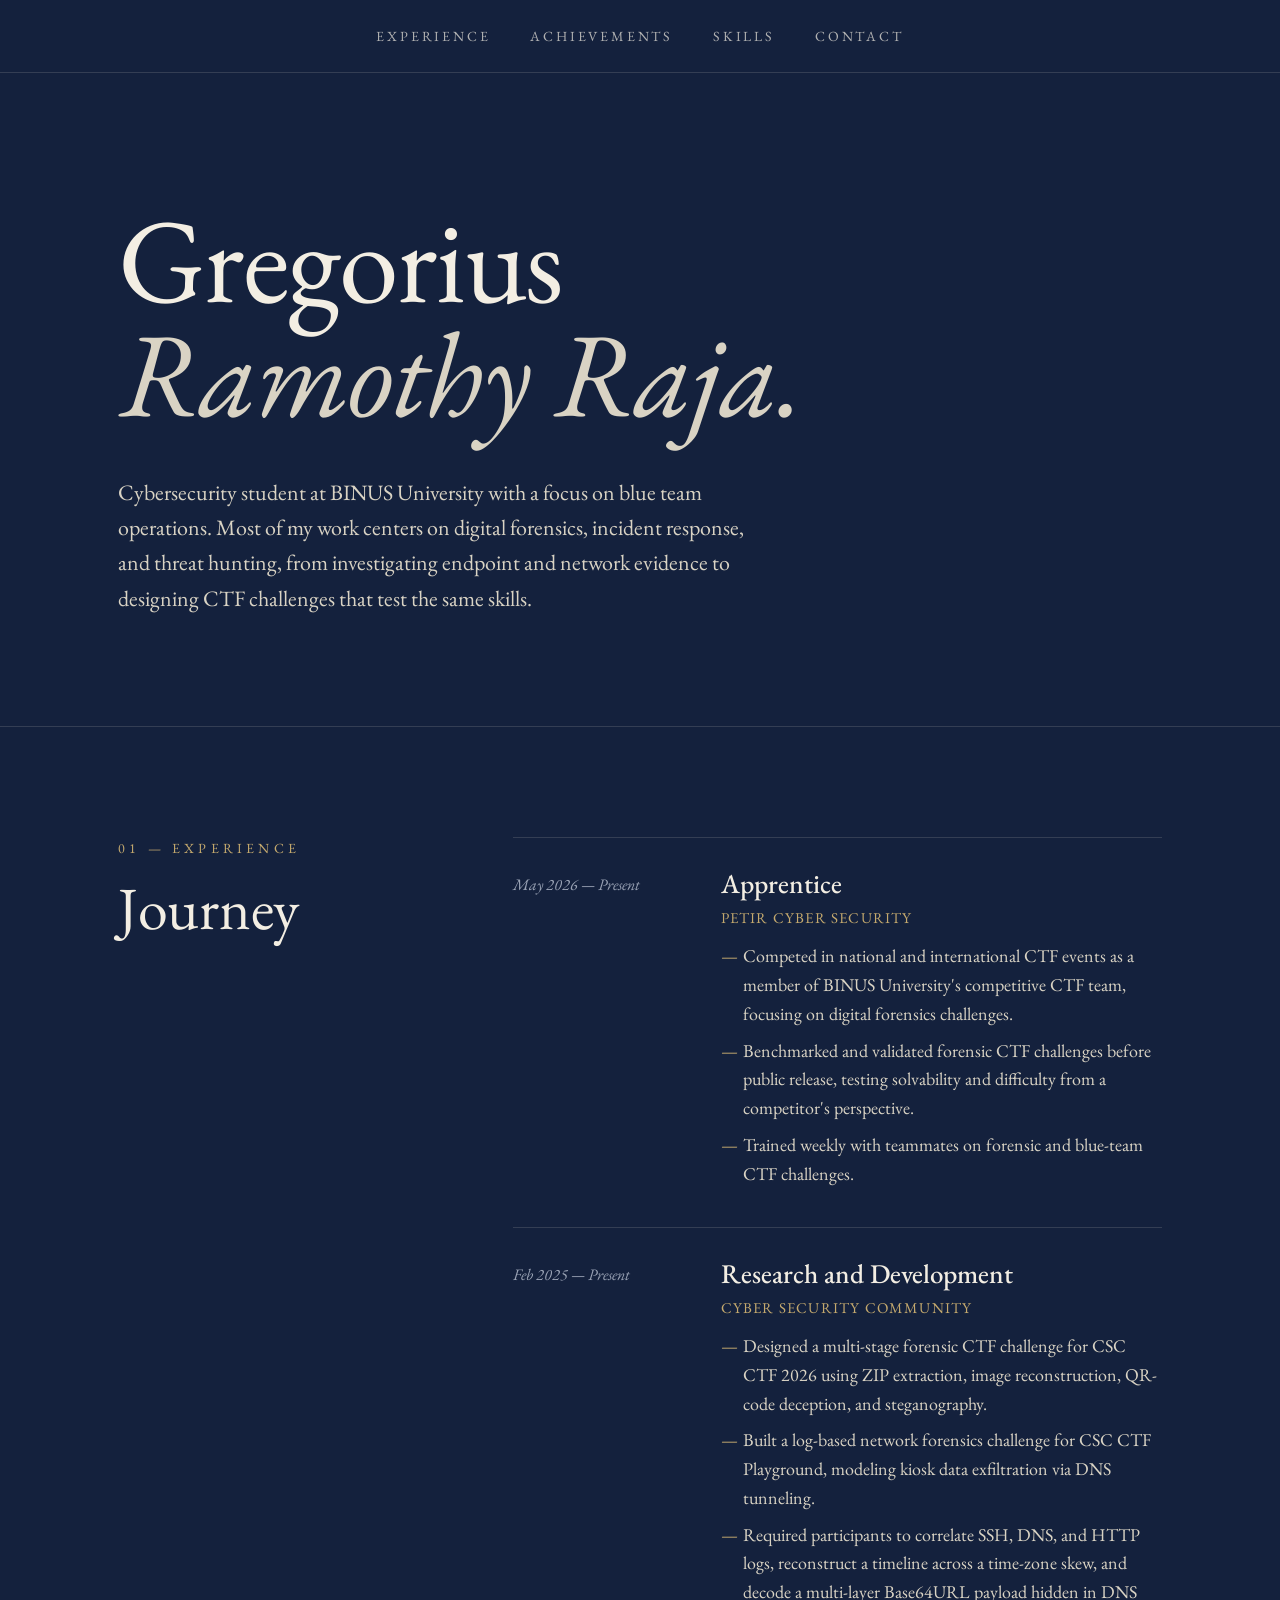
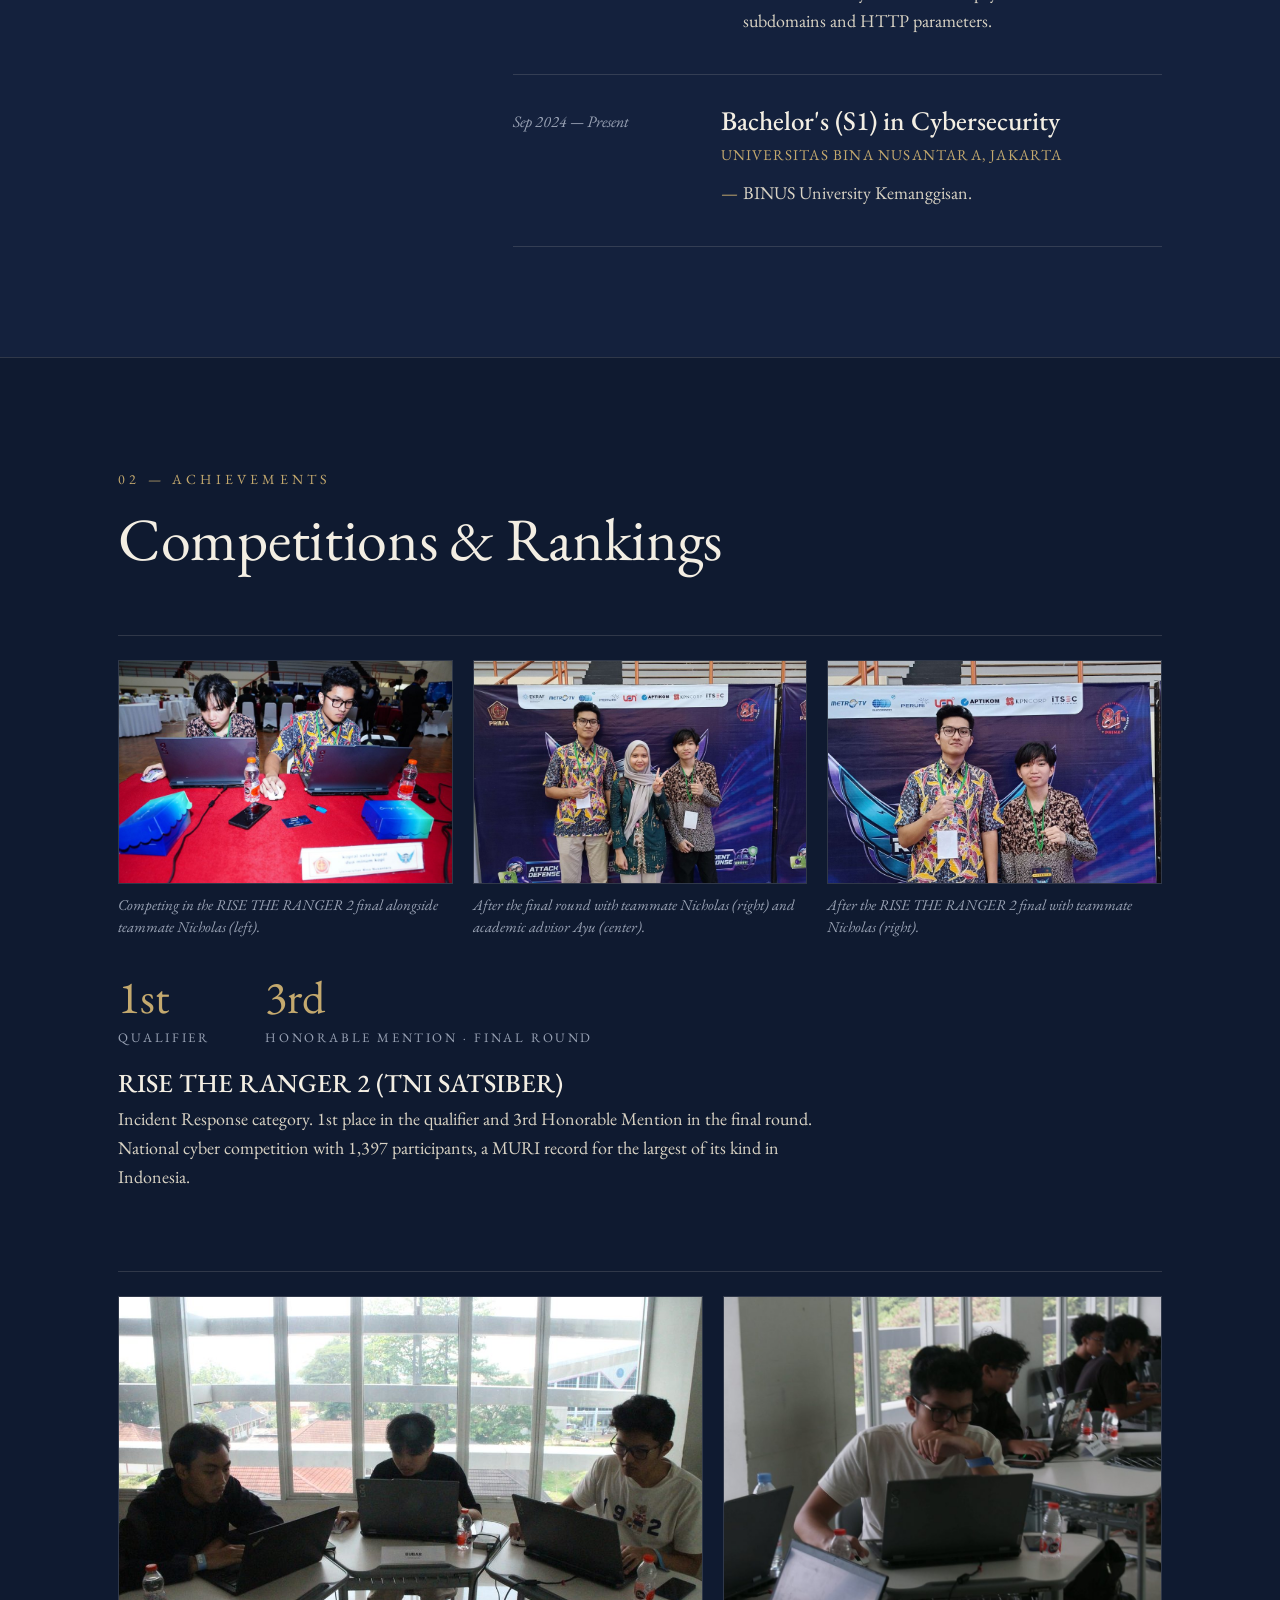
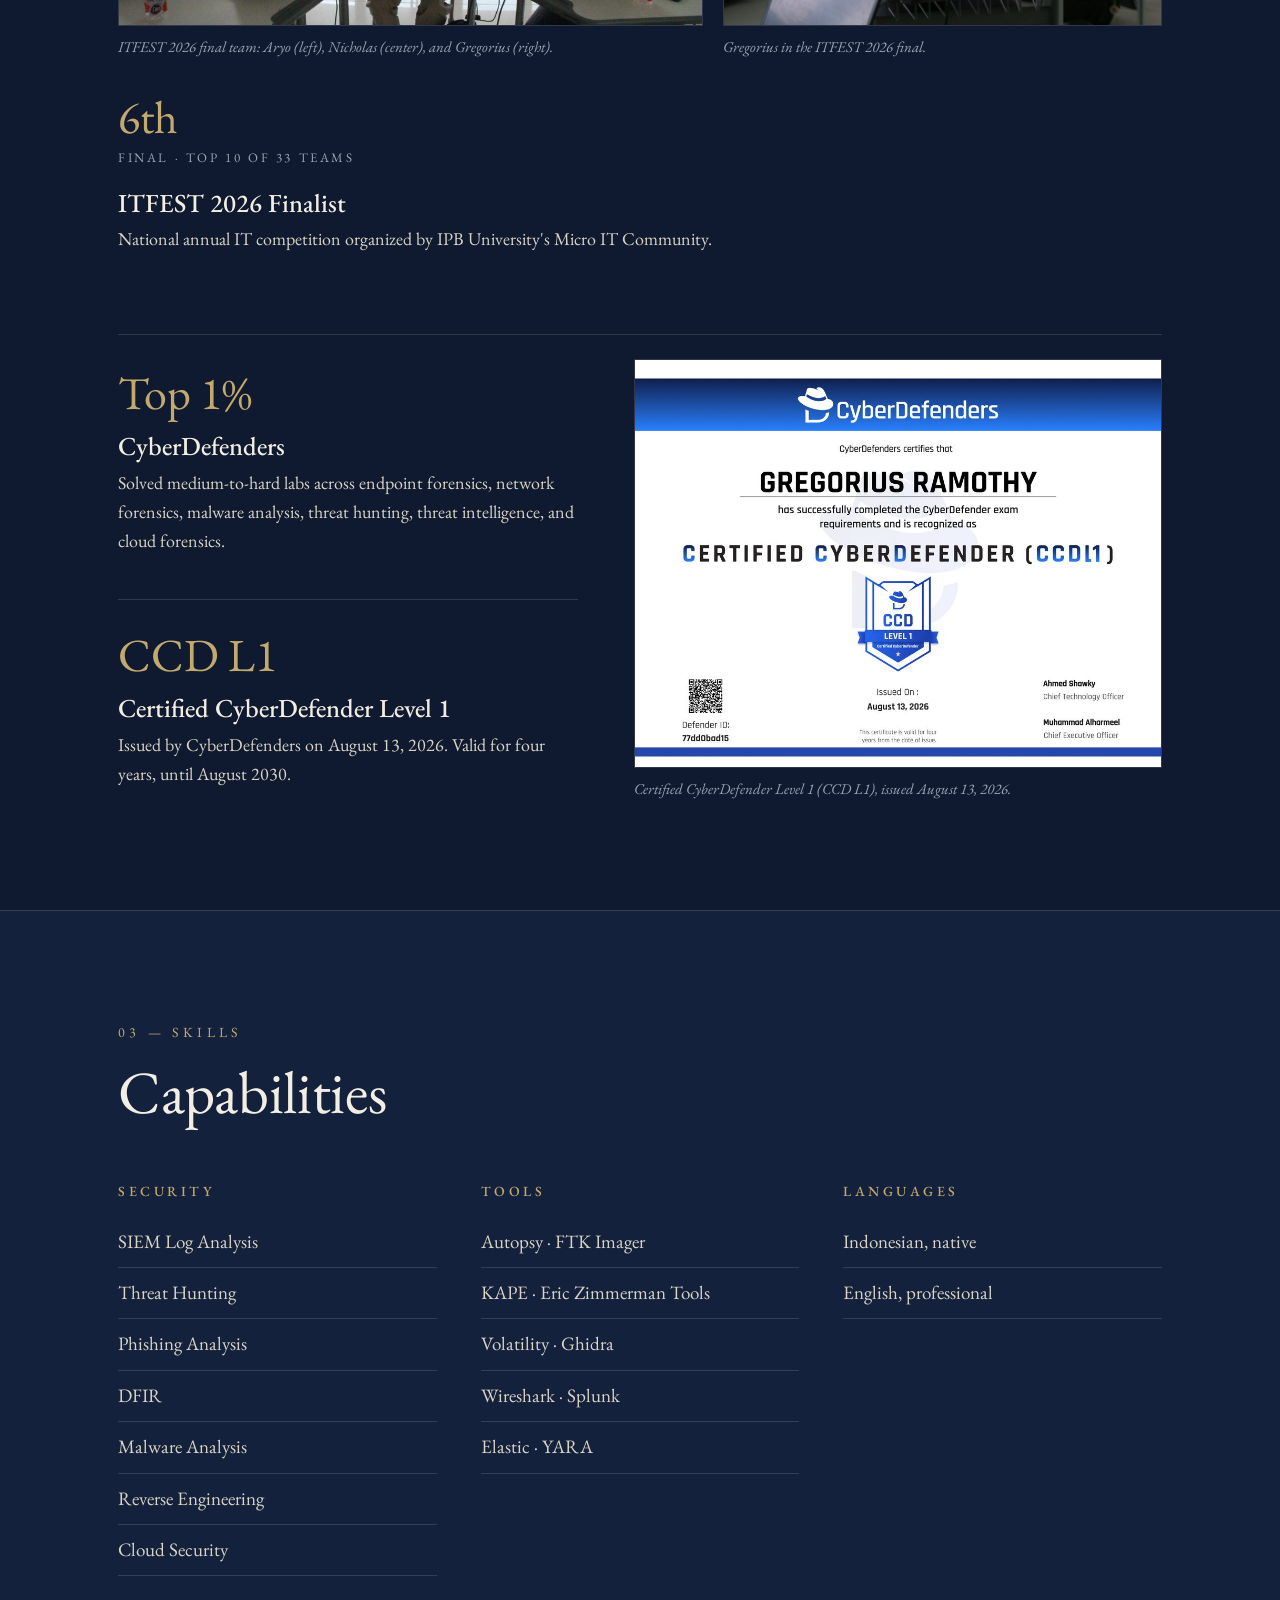
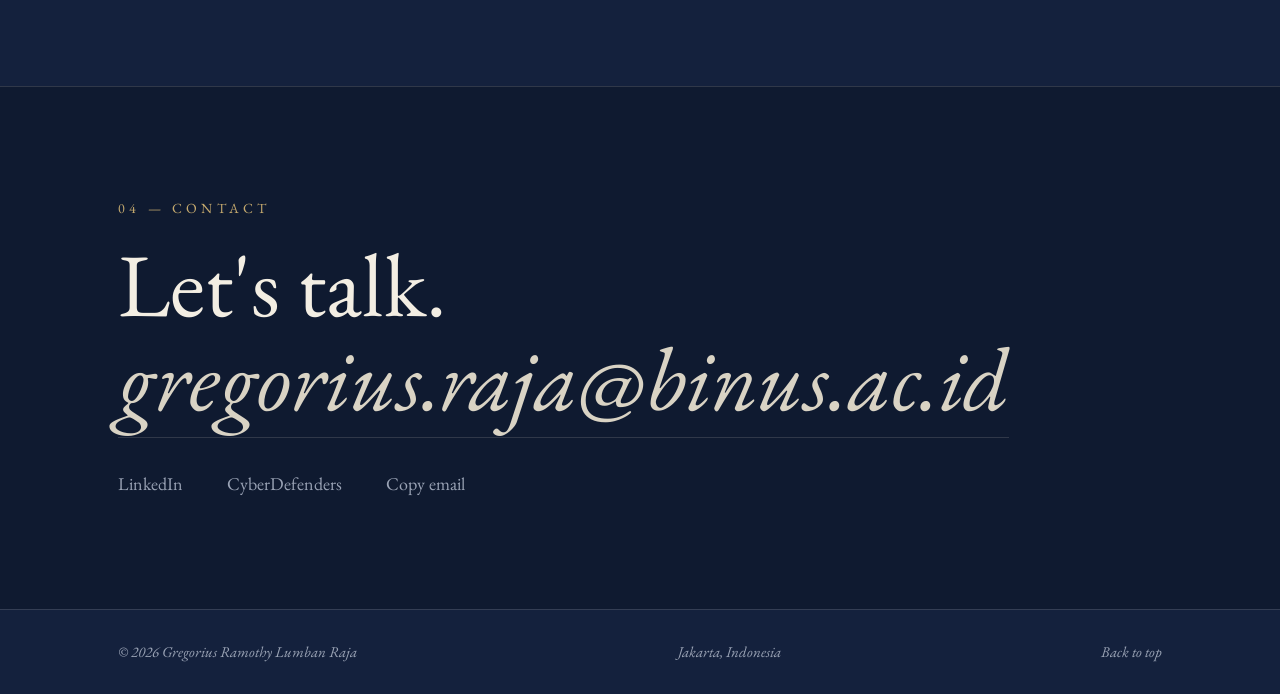
==== index.html @ ce6b2abb "Initial commit" ====
<!doctype html>
<html lang="en">
<head>
<meta charset="utf-8">
<meta name="viewport" content="width=device-width, initial-scale=1">
<title>Gregorius Ramothy Lumban Raja — Portfolio</title>
<meta name="description" content="Cybersecurity student at BINUS University focused on blue team operations: digital forensics, incident response, and threat hunting.">
<meta name="theme-color" content="#14213D">
<meta name="color-scheme" content="dark">

<meta property="og:type" content="website">
<meta property="og:title" content="Gregorius Ramothy Lumban Raja — Portfolio">
<meta property="og:description" content="Cybersecurity student focused on digital forensics, incident response, and threat hunting.">
<meta name="twitter:card" content="summary">

<link rel="icon" href="favicon.svg" type="image/svg+xml">
<link rel="preload" href="assets/fonts/eb-garamond-latin-400-normal.woff2" as="font" type="font/woff2" crossorigin>
<link rel="preload" href="assets/fonts/eb-garamond-latin-400-italic.woff2" as="font" type="font/woff2" crossorigin>
<link rel="stylesheet" href="assets/css/style.css">
<script>document.documentElement.classList.add("js");</script>
<script src="assets/js/main.js" defer></script>
</head>
<body>

<a class="skip-link" href="#experience">Skip to content</a>

<nav class="site-nav" aria-label="Primary">
  <div class="wrap">
    <div class="links">
      <a href="#experience">Experience</a>
      <a href="#achievements">Achievements</a>
      <a href="#skills">Skills</a>
      <a href="#contact">Contact</a>
    </div>
  </div>
</nav>

<main>

<header class="hero">
  <div class="wrap">
    <h1>Gregorius<br><em>Ramothy Raja.</em></h1>
    <p class="lead">Cybersecurity student at BINUS University with a focus on blue team operations. Most of my work centers on digital forensics, incident response, and threat hunting, from investigating endpoint and network evidence to designing CTF challenges that test the same skills.</p>
  </div>
</header>

<section id="experience">
  <div class="wrap two">
    <div class="reveal">
      <p class="label">01 — Experience</p>
      <h2>Journey</h2>
    </div>
    <div>
      <div class="exp reveal">
        <div class="period">May 2026 — Present</div>
        <div>
          <h3>Apprentice</h3>
          <div class="org">PETIR Cyber Security</div>
          <ul>
            <li>Competed in national and international CTF events as a member of BINUS University's competitive CTF team, focusing on digital forensics challenges.</li>
            <li>Benchmarked and validated forensic CTF challenges before public release, testing solvability and difficulty from a competitor's perspective.</li>
            <li>Trained weekly with teammates on forensic and blue-team CTF challenges.</li>
          </ul>
        </div>
      </div>
      <div class="exp reveal">
        <div class="period">Feb 2025 — Present</div>
        <div>
          <h3>Research and Development</h3>
          <div class="org">Cyber Security Community</div>
          <ul>
            <li>Designed a multi-stage forensic CTF challenge for CSC CTF 2026 using ZIP extraction, image reconstruction, QR-code deception, and steganography.</li>
            <li>Built a log-based network forensics challenge for CSC CTF Playground, modeling kiosk data exfiltration via DNS tunneling.</li>
            <li>Required participants to correlate SSH, DNS, and HTTP logs, reconstruct a timeline across a time-zone skew, and decode a multi-layer Base64URL payload hidden in DNS subdomains and HTTP parameters.</li>
          </ul>
        </div>
      </div>
      <div class="exp reveal">
        <div class="period">Sep 2024 — Present</div>
        <div>
          <h3>Bachelor's (S1) in Cybersecurity</h3>
          <div class="org">Universitas Bina Nusantara, Jakarta</div>
          <ul>
            <li>BINUS University Kemanggisan.</li>
          </ul>
        </div>
      </div>
    </div>
  </div>
</section>

<section id="achievements" class="alt">
  <div class="wrap">
    <p class="label reveal">02 — Achievements</p>
    <h2 class="reveal" style="margin-bottom:64px;">Competitions &amp; Rankings</h2>

    <div class="ach">

      <!-- RISE THE RANGER 2 -->
      <article class="card reveal">
        <div class="gallery">
          <figure style="--ar:1.5">
            <button type="button" class="zoom" data-lightbox data-full="assets/img/rtr2-final-competing.jpg" aria-haspopup="dialog">
              <img src="assets/img/thumbs/rtr2-final-competing.jpg" width="900" height="600" loading="lazy" decoding="async" alt="Gregorius and teammate Nicholas working at their laptops during the RISE THE RANGER 2 final">
            </button>
            <figcaption>Competing in the RISE THE RANGER 2 final alongside teammate Nicholas (left).</figcaption>
          </figure>
          <figure style="--ar:1.5">
            <button type="button" class="zoom" data-lightbox data-full="assets/img/rtr2-final-with-advisor.jpg" aria-haspopup="dialog">
              <img src="assets/img/thumbs/rtr2-final-with-advisor.jpg" width="900" height="600" loading="lazy" decoding="async" alt="Gregorius, academic advisor Ayu, and teammate Nicholas posing in front of the competition backdrop">
            </button>
            <figcaption>After the final round with teammate Nicholas (right) and academic advisor Ayu (center).</figcaption>
          </figure>
          <figure style="--ar:1.5">
            <button type="button" class="zoom" data-lightbox data-full="assets/img/rtr2-final-after.jpg" aria-haspopup="dialog">
              <img src="assets/img/thumbs/rtr2-final-after.jpg" width="900" height="600" loading="lazy" decoding="async" alt="Gregorius and teammate Nicholas posing after the RISE THE RANGER 2 final">
            </button>
            <figcaption>After the RISE THE RANGER 2 final with teammate Nicholas (right).</figcaption>
          </figure>
        </div>
        <div class="stats">
          <div>
            <div class="big">1st</div>
            <div class="tag">Qualifier</div>
          </div>
          <div>
            <div class="big">3rd</div>
            <div class="tag">Honorable Mention · Final Round</div>
          </div>
        </div>
        <h3>RISE THE RANGER 2 (TNI SATSIBER)</h3>
        <p>Incident Response category. 1st place in the qualifier and 3rd Honorable Mention in the final round. National cyber competition with 1,397 participants, a MURI record for the largest of its kind in Indonesia.</p>
      </article>

      <!-- ITFEST 2026 -->
      <article class="card reveal">
        <div class="gallery">
          <figure style="--ar:1.7794">
            <button type="button" class="zoom" data-lightbox data-full="assets/img/itfest-final-team.jpg" aria-haspopup="dialog">
              <img src="assets/img/thumbs/itfest-final-team.jpg" width="1000" height="562" loading="lazy" decoding="async" alt="Aryo, Nicholas, and Gregorius at their desks during the ITFEST 2026 final">
            </button>
            <figcaption>ITFEST 2026 final team: Aryo (left), Nicholas (center), and Gregorius (right).</figcaption>
          </figure>
          <figure style="--ar:1.3333">
            <button type="button" class="zoom" data-lightbox data-full="assets/img/itfest-final-gregorius.jpg" aria-haspopup="dialog">
              <img src="assets/img/thumbs/itfest-final-gregorius.jpg" width="900" height="675" loading="lazy" decoding="async" alt="Gregorius concentrating at his laptop during the ITFEST 2026 final">
            </button>
            <figcaption>Gregorius in the ITFEST 2026 final.</figcaption>
          </figure>
        </div>
        <div class="stats">
          <div>
            <div class="big">6th</div>
            <div class="tag">Final · Top 10 of 33 teams</div>
          </div>
        </div>
        <h3>ITFEST 2026 Finalist</h3>
        <p>National annual IT competition organized by IPB University's Micro IT Community.</p>
      </article>

      <!-- CyberDefenders -->
      <article class="card reveal">
        <div class="split">
          <div>
            <div class="block">
              <div class="big">Top 1%</div>
              <h3>CyberDefenders</h3>
              <p>Solved medium-to-hard labs across endpoint forensics, network forensics, malware analysis, threat hunting, threat intelligence, and cloud forensics.</p>
            </div>
            <div class="block">
              <div class="big">CCD L1</div>
              <h3>Certified CyberDefender Level 1</h3>
              <p>Issued by CyberDefenders on August 13, 2026. Valid for four years, until August 2030.</p>
            </div>
          </div>
          <figure style="--ar:1.2937">
            <button type="button" class="zoom" data-lightbox data-full="assets/img/ccd-l1-certificate.jpg" aria-haspopup="dialog">
              <img src="assets/img/thumbs/ccd-l1-certificate.jpg" width="1000" height="773" loading="lazy" decoding="async" alt="Certified CyberDefender Level 1 certificate issued to Gregorius Ramothy on August 13, 2026">
            </button>
            <figcaption>Certified CyberDefender Level 1 (CCD L1), issued August 13, 2026.</figcaption>
          </figure>
        </div>
      </article>

    </div>
  </div>
</section>

<section id="skills">
  <div class="wrap">
    <p class="label reveal">03 — Skills</p>
    <h2 class="reveal" style="margin-bottom:56px;">Capabilities</h2>
    <div class="skills reveal">
      <div>
        <h3>Security</h3>
        <ul>
          <li>SIEM Log Analysis</li>
          <li>Threat Hunting</li>
          <li>Phishing Analysis</li>
          <li>DFIR</li>
          <li>Malware Analysis</li>
          <li>Reverse Engineering</li>
          <li>Cloud Security</li>
        </ul>
      </div>
      <div>
        <h3>Tools</h3>
        <ul>
          <li>Autopsy · FTK Imager</li>
          <li>KAPE · Eric Zimmerman Tools</li>
          <li>Volatility · Ghidra</li>
          <li>Wireshark · Splunk</li>
          <li>Elastic · YARA</li>
        </ul>
      </div>
      <div>
        <h3>Languages</h3>
        <ul>
          <li>Indonesian, native</li>
          <li>English, professional</li>
        </ul>
      </div>
    </div>
  </div>
</section>

<section id="contact" class="contact alt">
  <div class="wrap reveal">
    <p class="label">04 — Contact</p>
    <p class="big-text">Let's talk.<br><em><a href="mailto:gregorius.raja@binus.ac.id">gregorius.raja@binus.ac.id</a></em></p>
    <div class="meta">
      <a href="https://www.linkedin.com/in/gregorius-ramothy/" target="_blank" rel="noopener noreferrer">LinkedIn</a>
      <a href="https://cyberdefenders.org/p/gramothy/" target="_blank" rel="noopener noreferrer">CyberDefenders</a>
      <span>
        <button type="button" id="copy-email" data-email="gregorius.raja@binus.ac.id">Copy email</button>
        <span id="copy-status" class="copy-status" role="status" aria-live="polite"></span>
      </span>
    </div>
  </div>
</section>

</main>

<footer class="site-footer">
  <div class="wrap">
    <span>© <span id="year">2026</span> Gregorius Ramothy Lumban Raja</span>
    <span>Jakarta, Indonesia</span>
    <a href="#top" onclick="window.scrollTo({top:0});return false;">Back to top</a>
  </div>
</footer>

<dialog id="lightbox" class="lb" aria-label="Image viewer">
  <button type="button" class="lb-btn lb-close" aria-label="Close">&times;</button>
  <button type="button" class="lb-btn lb-prev" aria-label="Previous image">&#8249;</button>
  <button type="button" class="lb-btn lb-next" aria-label="Next image">&#8250;</button>
  <div class="lb-stage">
    <img class="lb-img" alt="">
    <div class="lb-meta">
      <p class="lb-caption" style="font-style:italic;"></p>
      <p class="lb-count"></p>
    </div>
  </div>
</dialog>

</body>
</html>
---- assets/css/style.css ----
/* ==========================================================================
   Fonts (self-hosted EB Garamond, latin subset)
   ========================================================================== */
@font-face {
  font-family: "EB Garamond";
  font-style: normal;
  font-weight: 400;
  font-display: swap;
  src: url("../fonts/eb-garamond-latin-400-normal.woff2") format("woff2");
}
@font-face {
  font-family: "EB Garamond";
  font-style: normal;
  font-weight: 500;
  font-display: swap;
  src: url("../fonts/eb-garamond-latin-500-normal.woff2") format("woff2");
}
@font-face {
  font-family: "EB Garamond";
  font-style: italic;
  font-weight: 400;
  font-display: swap;
  src: url("../fonts/eb-garamond-latin-400-italic.woff2") format("woff2");
}

/* ==========================================================================
   Tokens
   ========================================================================== */
:root {
  --navy: #14213d;
  --navy-deep: #0f1a30;
  --line: rgba(243, 238, 227, 0.14);
  --cream: #f3eee3;
  --cream-soft: #d9d3c4;
  --muted: #9aa3b5;
  --brass: #c4a96e;
  --nav-h: 72px;
  --font: "EB Garamond", Garamond, "Times New Roman", serif;
}

/* ==========================================================================
   Base
   ========================================================================== */
*,
*::before,
*::after { box-sizing: border-box; }
* { margin: 0; padding: 0; }

html {
  color-scheme: dark;
  scroll-behavior: smooth;
  -webkit-text-size-adjust: 100%;
}

body {
  background: var(--navy);
  color: var(--cream);
  font-family: var(--font);
  font-size: 19px;
  line-height: 1.6;
  -webkit-font-smoothing: antialiased;
  text-rendering: optimizeLegibility;
}
body:has(dialog[open]) { overflow: hidden; }

a { color: inherit; text-decoration: none; }
img { max-width: 100%; }
button { font: inherit; color: inherit; background: none; border: 0; cursor: pointer; }

:focus-visible {
  outline: 2px solid var(--brass);
  outline-offset: 4px;
  border-radius: 2px;
}

.wrap { max-width: 1100px; margin: 0 auto; padding: 0 28px; }

.skip-link {
  position: absolute;
  left: 16px;
  top: -60px;
  z-index: 100;
  padding: 10px 16px;
  background: var(--cream);
  color: var(--navy);
  font-size: 16px;
  transition: top 0.2s;
}
.skip-link:focus { top: 12px; }

/* ==========================================================================
   Navigation
   ========================================================================== */
.site-nav {
  position: sticky;
  top: 0;
  z-index: 10;
  background: var(--navy);
  border-bottom: 1px solid var(--line);
}
.site-nav .wrap {
  display: flex;
  justify-content: center;
  align-items: center;
  height: var(--nav-h);
}
.links {
  display: flex;
  gap: 40px;
  font-size: 14px;
  letter-spacing: 0.2em;
  text-transform: uppercase;
}
.links a {
  position: relative;
  padding: 6px 0;
  opacity: 0.7;
  transition: opacity 0.2s, color 0.2s;
}
.links a::after {
  content: "";
  position: absolute;
  left: 0;
  right: 0;
  bottom: 0;
  height: 1px;
  background: var(--brass);
  transform: scaleX(0);
  transform-origin: left;
  transition: transform 0.3s ease;
}
.links a:hover,
.links a[aria-current="true"] { opacity: 1; color: var(--brass); }
.links a[aria-current="true"]::after { transform: scaleX(1); }

/* ==========================================================================
   Hero
   ========================================================================== */
.hero { padding: 130px 0 110px; }
.hero h1 {
  font-weight: 400;
  font-size: clamp(56px, 10vw, 120px);
  line-height: 0.95;
  letter-spacing: -0.01em;
}
.hero h1 em { font-style: italic; color: var(--cream-soft); }
.hero .lead {
  margin-top: 44px;
  max-width: 640px;
  font-size: 22px;
  color: var(--cream-soft);
}

/* ==========================================================================
   Sections
   ========================================================================== */
section {
  padding: 110px 0;
  border-top: 1px solid var(--line);
  scroll-margin-top: var(--nav-h);
}
.alt { background: var(--navy-deep); }

.label {
  margin-bottom: 18px;
  font-size: 14px;
  letter-spacing: 0.3em;
  text-transform: uppercase;
  color: var(--brass);
}
h2 {
  margin-bottom: 36px;
  font-weight: 400;
  font-size: clamp(40px, 5vw, 60px);
  line-height: 1.05;
  letter-spacing: -0.005em;
}
.two { display: grid; grid-template-columns: 1fr 2fr; gap: 70px; }

/* Experience */
.exp {
  display: grid;
  grid-template-columns: 180px 1fr;
  gap: 28px;
  padding: 30px 0;
  border-top: 1px solid var(--line);
}
.exp:last-child { border-bottom: 1px solid var(--line); }
.exp .period { padding-top: 4px; font-size: 16px; font-style: italic; color: var(--muted); }
.exp h3 { font-weight: 500; font-size: 27px; line-height: 1.2; }
.exp .org {
  margin: 6px 0 12px;
  font-size: 15px;
  letter-spacing: 0.08em;
  text-transform: uppercase;
  color: var(--brass);
}
.exp ul { list-style: none; }
.exp li {
  position: relative;
  margin-bottom: 8px;
  padding-left: 22px;
  font-size: 18px;
  color: var(--cream-soft);
}
.exp li::before { content: "\2014"; position: absolute; left: 0; color: var(--brass); }

/* ==========================================================================
   Achievements
   ========================================================================== */
.ach { display: grid; gap: 80px; }
.card { padding-top: 24px; border-top: 1px solid var(--line); }

.stats { display: flex; flex-wrap: wrap; gap: 20px 56px; }
.big { font-size: 46px; line-height: 1; color: var(--brass); }
.tag {
  margin-top: 8px;
  font-size: 13px;
  letter-spacing: 0.2em;
  text-transform: uppercase;
  color: var(--muted);
}
.card h3 { margin: 18px 0 6px; font-weight: 500; font-size: 26px; line-height: 1.25; }
.card p { max-width: 720px; font-size: 18px; color: var(--cream-soft); }

/* Photo rows: equal heights regardless of aspect ratio */
.gallery { display: flex; align-items: flex-start; gap: 20px; margin-bottom: 36px; }
.gallery figure { flex: var(--ar, 1.5) 1 0; min-width: 0; }

.zoom {
  position: relative;
  display: block;
  width: 100%;
  overflow: hidden;
  border: 1px solid var(--line);
  background: var(--navy-deep);
  cursor: zoom-in;
}
.zoom img {
  display: block;
  width: 100%;
  height: auto;
  transition: transform 0.7s ease, opacity 0.3s;
}
.zoom::after {
  content: "";
  position: absolute;
  inset: 0;
  background: linear-gradient(to top, rgba(15, 26, 48, 0.35), transparent 40%);
  opacity: 0;
  transition: opacity 0.3s;
  pointer-events: none;
}
.zoom:hover img { transform: scale(1.025); }
.zoom:hover::after { opacity: 1; }

figcaption {
  margin-top: 10px;
  font-size: 15px;
  font-style: italic;
  line-height: 1.45;
  color: var(--muted);
}

/* CyberDefenders: text left, certificate right */
.split {
  display: grid;
  grid-template-columns: 1fr 1.15fr;
  gap: 56px;
  align-items: center;
}
.split .block + .block { margin-top: 44px; padding-top: 32px; border-top: 1px solid var(--line); }
.split .block h3 { margin-top: 14px; }
.split figure { margin: 0; }

/* ==========================================================================
   Skills
   ========================================================================== */
.skills { display: grid; grid-template-columns: repeat(3, 1fr); gap: 44px; }
.skills h3 {
  margin-bottom: 14px;
  font-weight: 500;
  font-size: 14px;
  letter-spacing: 0.25em;
  text-transform: uppercase;
  color: var(--brass);
}
.skills ul { list-style: none; }
.skills li {
  padding: 10px 0;
  border-bottom: 1px solid var(--line);
  font-size: 19px;
  color: var(--cream-soft);
}

/* ==========================================================================
   Contact
   ========================================================================== */
.contact .big-text { font-size: clamp(44px, 7vw, 92px); line-height: 1.05; }
.contact .big-text em { color: var(--cream-soft); }
.contact .big-text a {
  overflow-wrap: anywhere;
  border-bottom: 1px solid var(--line);
  transition: border-color 0.2s, color 0.2s;
}
.contact .big-text a:hover { border-color: var(--brass); color: var(--brass); }
.contact .meta {
  display: flex;
  flex-wrap: wrap;
  align-items: center;
  gap: 18px 44px;
  margin-top: 44px;
  font-size: 18px;
  color: var(--muted);
}
.contact .meta a,
.contact .meta button { transition: color 0.2s; }
.contact .meta a:hover,
.contact .meta button:hover { color: var(--brass); }
.copy-status { min-width: 4.5em; font-size: 15px; font-style: italic; color: var(--brass); }

/* ==========================================================================
   Footer
   ========================================================================== */
.site-footer {
  padding: 30px 0;
  border-top: 1px solid var(--line);
  font-size: 15px;
  font-style: italic;
  color: var(--muted);
}
.site-footer .wrap { display: flex; flex-wrap: wrap; justify-content: space-between; gap: 12px; }
.site-footer a:hover { color: var(--brass); }

/* ==========================================================================
   Lightbox
   ========================================================================== */
.lb {
  width: 100%;
  height: 100%;
  max-width: none;
  max-height: none;
  border: 0;
  background: transparent;
  color: var(--cream);
}
.lb::backdrop { background: rgba(10, 16, 30, 0.95); backdrop-filter: blur(4px); }
.lb[open] { display: block; }

.lb-stage {
  display: flex;
  flex-direction: column;
  align-items: center;
  justify-content: center;
  gap: 14px;
  height: 100%;
  padding: 64px 88px 28px;
}
.lb-stage img {
  max-width: 100%;
  max-height: calc(100dvh - 160px);
  object-fit: contain;
  border: 1px solid var(--line);
  background: var(--navy-deep);
  opacity: 0;
  transition: opacity 0.25s;
}
.lb-stage img.is-loaded { opacity: 1; }
.lb-meta { max-width: 760px; text-align: center; }
.lb-meta figcaption { margin: 0; font-size: 17px; color: var(--cream-soft); }
.lb-count { margin-top: 4px; font-size: 13px; letter-spacing: 0.2em; color: var(--muted); }

.lb-btn {
  position: absolute;
  display: grid;
  place-items: center;
  width: 48px;
  height: 48px;
  border: 1px solid var(--line);
  border-radius: 50%;
  font-size: 24px;
  line-height: 1;
  transition: color 0.2s, border-color 0.2s;
}
.lb-btn:hover { color: var(--brass); border-color: var(--brass); }
.lb-close { top: 16px; right: 16px; }
.lb-prev { left: 20px; top: 50%; transform: translateY(-50%); }
.lb-next { right: 20px; top: 50%; transform: translateY(-50%); }

/* ==========================================================================
   Reveal on scroll (only when JS is running)
   ========================================================================== */
.js .reveal {
  opacity: 0;
  transform: translateY(18px);
  transition: opacity 0.8s ease, transform 0.8s ease;
}
.js .reveal.is-in { opacity: 1; transform: none; }

/* ==========================================================================
   Responsive
   ========================================================================== */
@media (max-width: 900px) {
  .split { grid-template-columns: 1fr; gap: 40px; }
}

@media (max-width: 820px) {
  .hero { padding: 90px 0 80px; }
  section { padding: 80px 0; }
  .two { grid-template-columns: 1fr; gap: 32px; }
  .skills { grid-template-columns: 1fr; gap: 36px; }
  .exp { grid-template-columns: 1fr; gap: 6px; }
  .ach { gap: 64px; }

  /* Photo rows become swipeable */
  .gallery {
    gap: 14px;
    margin-right: -28px;
    padding-right: 28px;
    overflow-x: auto;
    scroll-snap-type: x mandatory;
    scrollbar-width: none;
    -webkit-overflow-scrolling: touch;
  }
  .gallery::-webkit-scrollbar { display: none; }
  .gallery figure { flex: 0 0 82%; scroll-snap-align: start; }
}

@media (max-width: 600px) {
  body { font-size: 18px; }
  .wrap { padding: 0 20px; }
  .links { gap: 18px; font-size: 11px; letter-spacing: 0.14em; }
  .hero .lead { font-size: 20px; }
  .gallery { margin-right: -20px; padding-right: 20px; }
  .big { font-size: 40px; }
  .card h3 { font-size: 23px; }

  .lb-stage { padding: 64px 12px 84px; }
  .lb-prev,
  .lb-next { top: auto; bottom: 20px; transform: none; }
  .lb-prev { left: calc(50% - 60px); }
  .lb-next { right: calc(50% - 60px); }
}

/* ==========================================================================
   Reduced motion
   ========================================================================== */
@media (prefers-reduced-motion: reduce) {
  html { scroll-behavior: auto; }
  *,
  *::before,
  *::after { transition-duration: 0.01ms !important; animation-duration: 0.01ms !important; }
  .js .reveal { opacity: 1; transform: none; }
  .zoom:hover img { transform: none; }
}
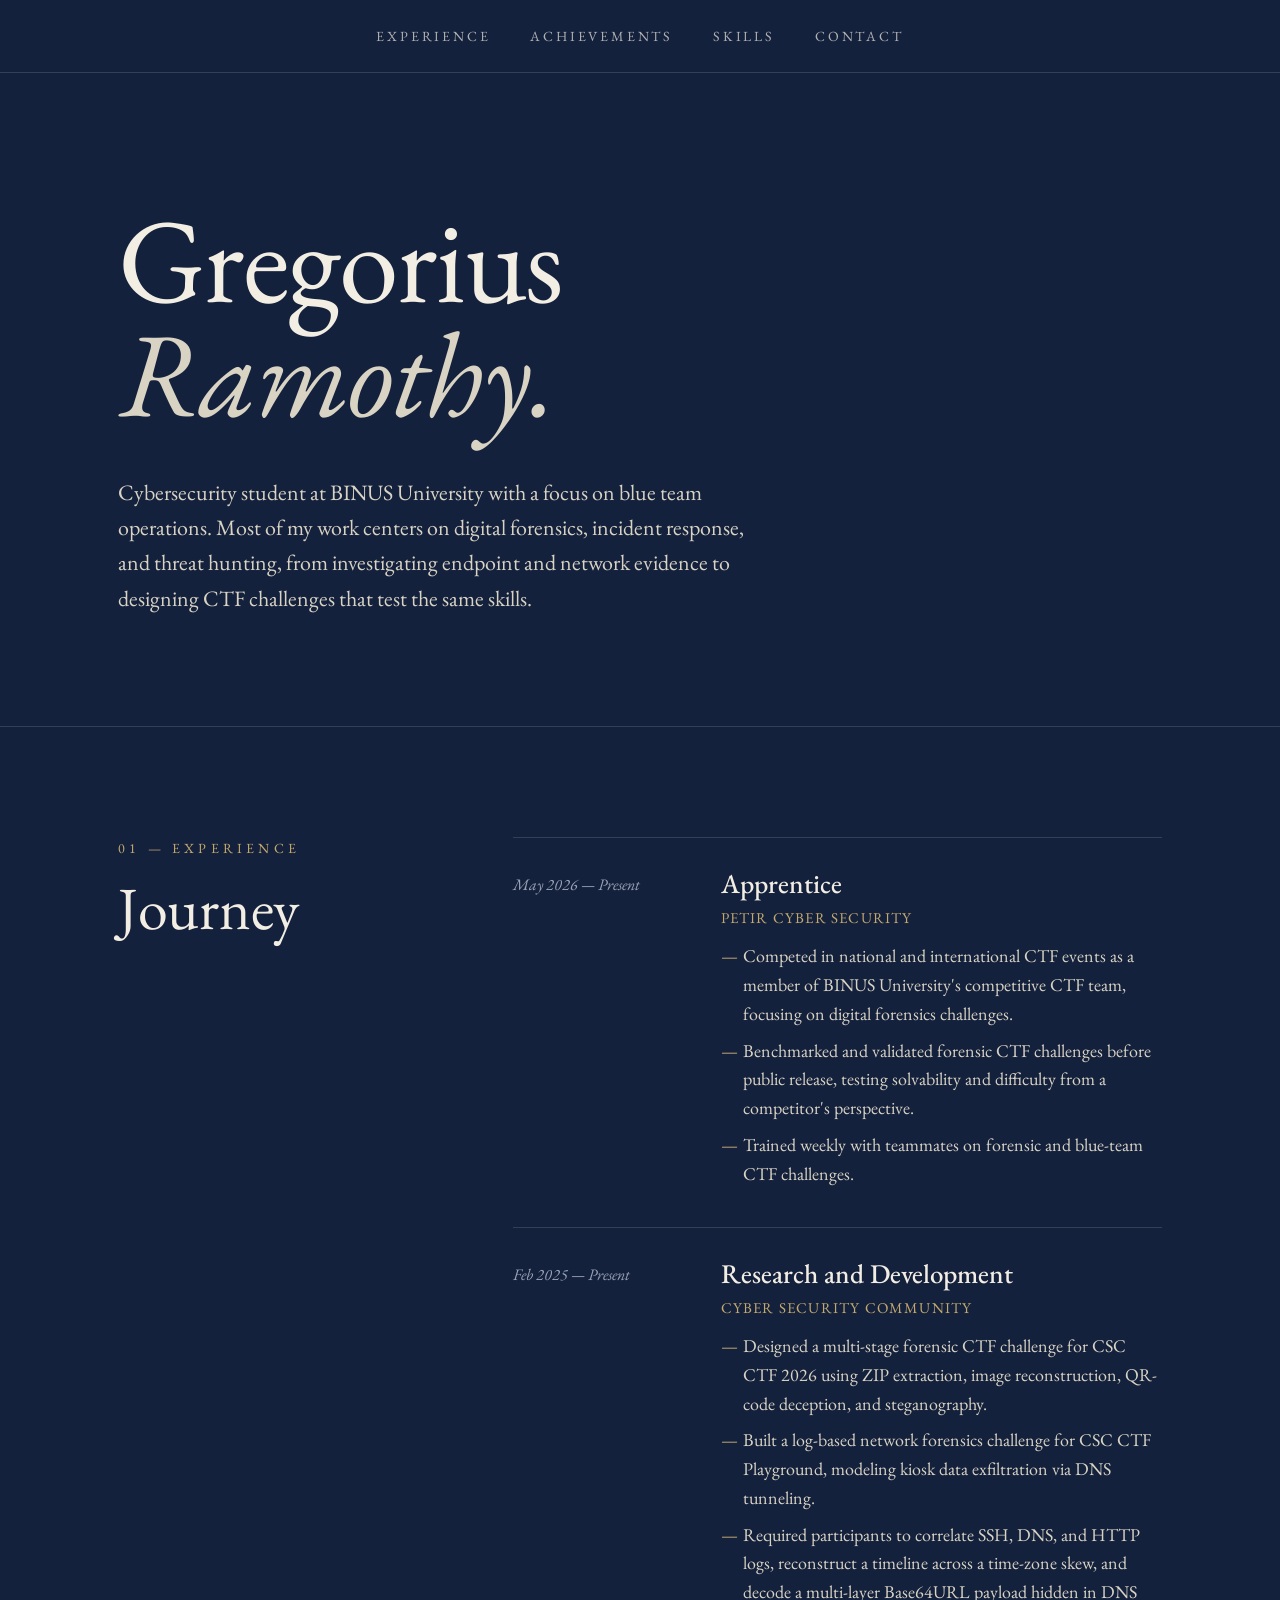
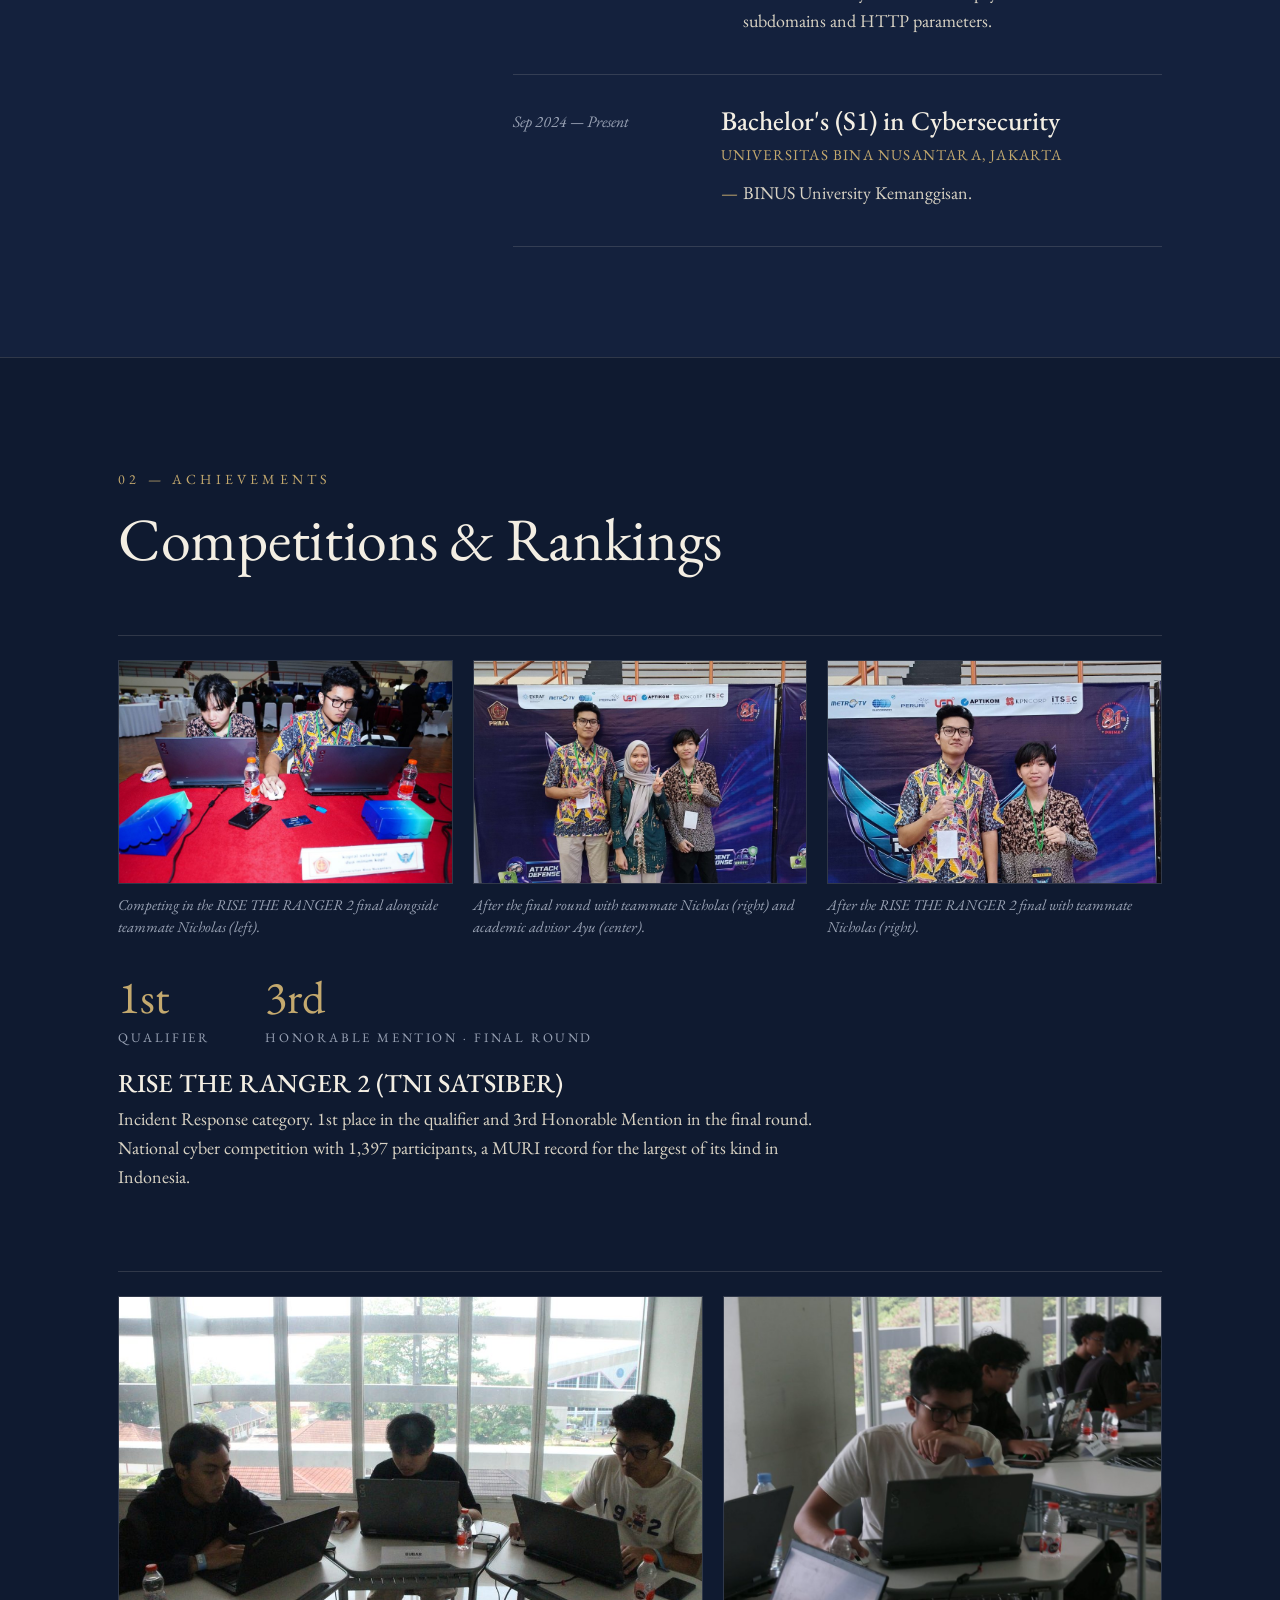
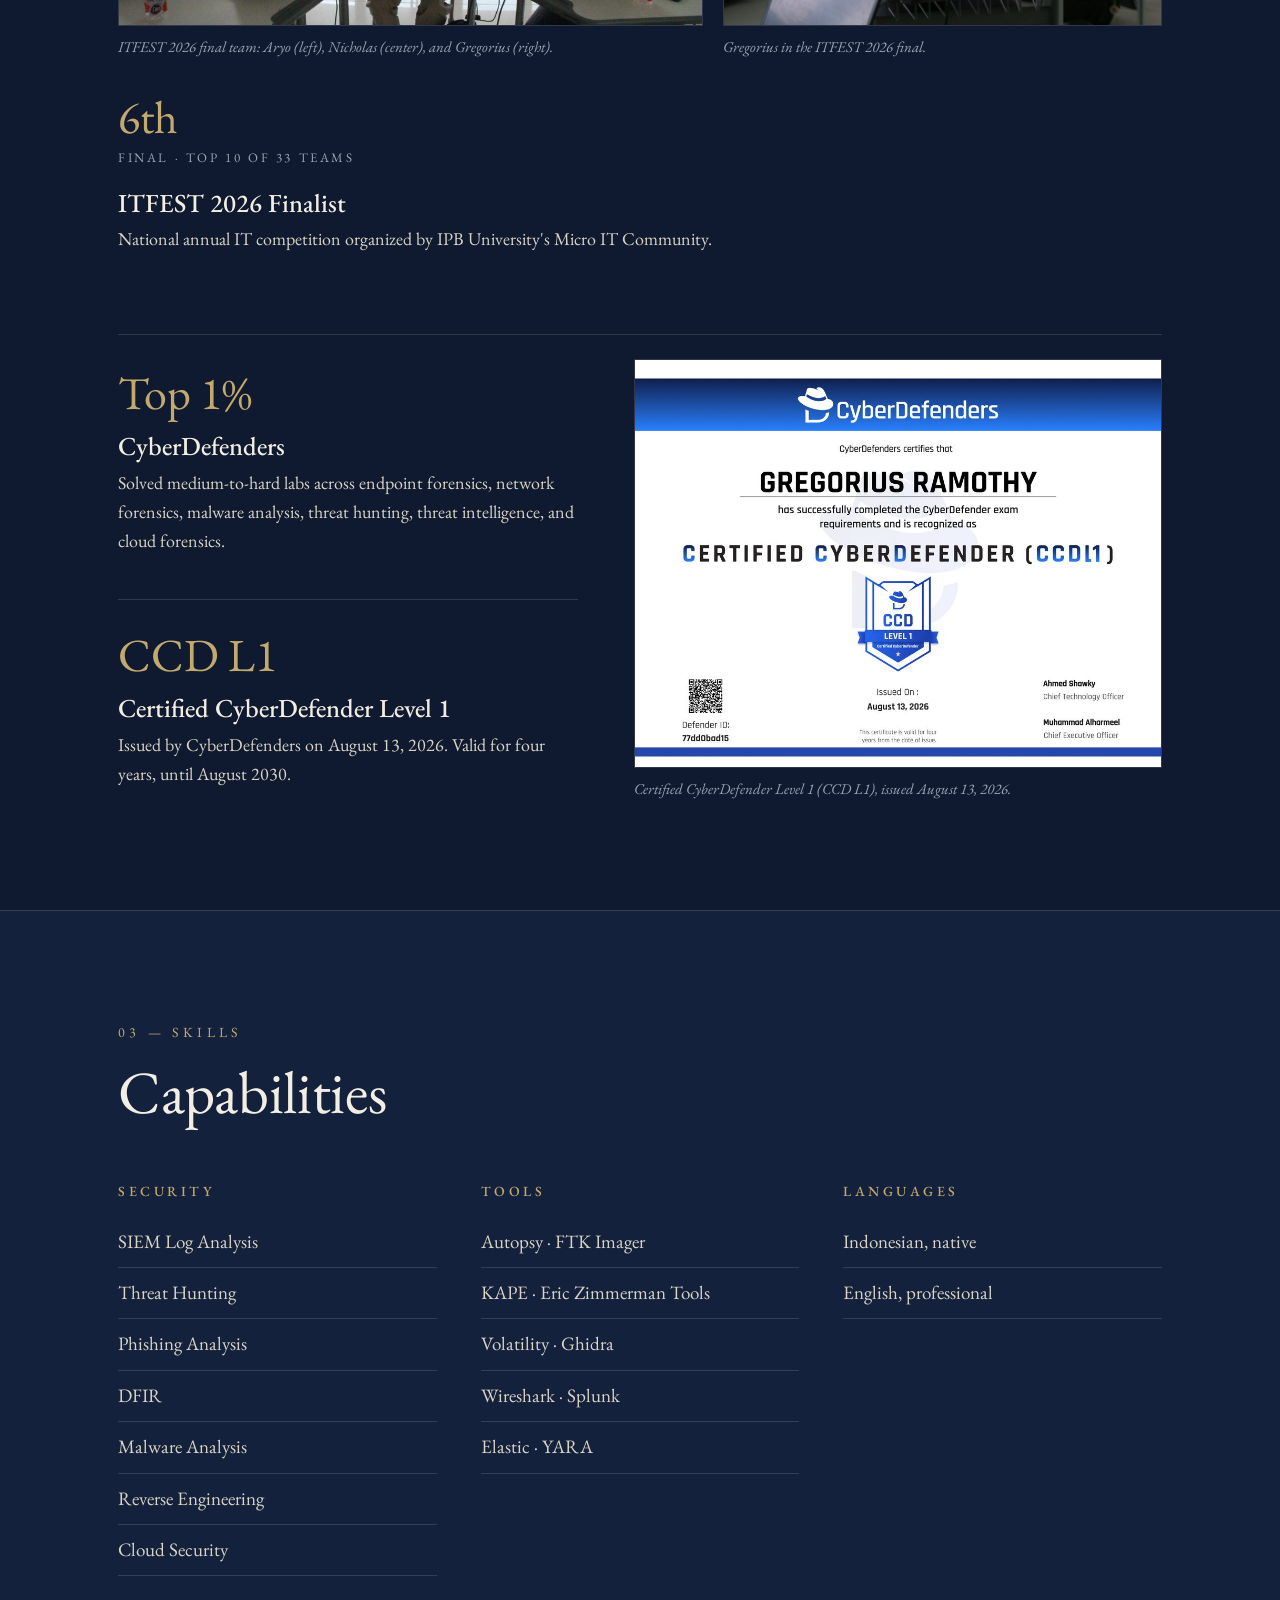
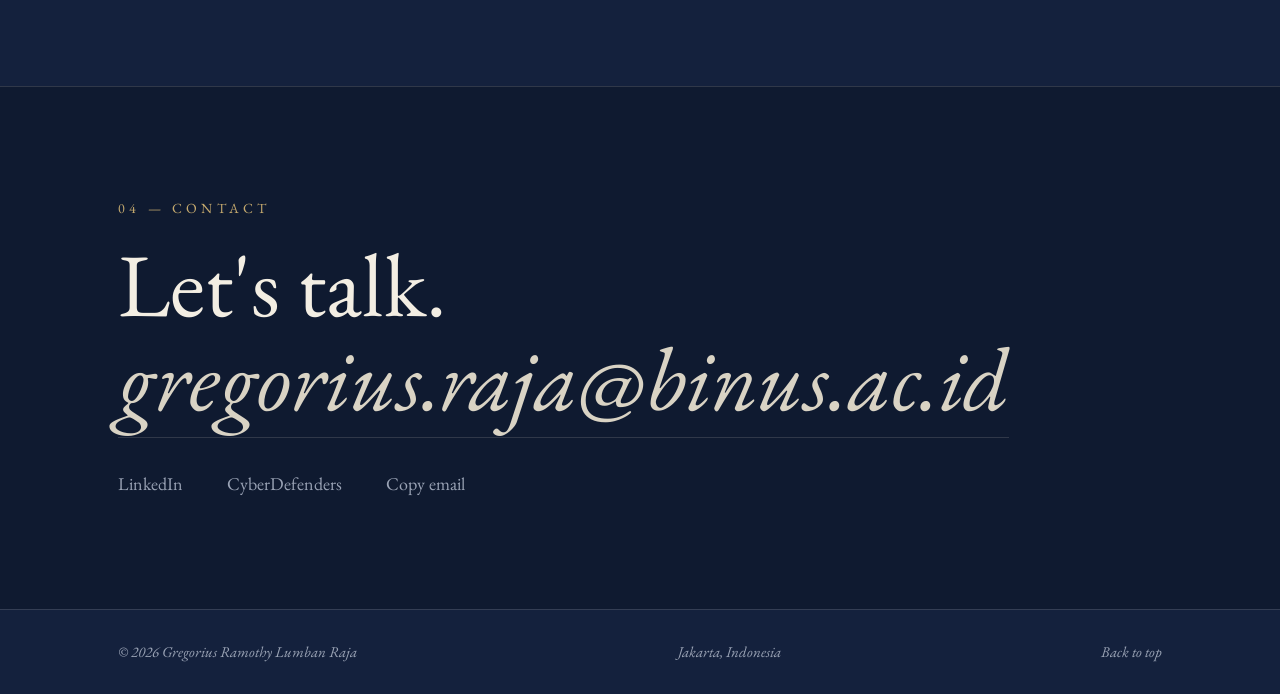
==== commit f326a0e0: "Update index.html" ====
--- a/index.html
+++ b/index.html
@@ -3,7 +3,7 @@
 <head>
 <meta charset="utf-8">
 <meta name="viewport" content="width=device-width, initial-scale=1">
-<title>Gregorius Ramothy Lumban Raja — Portfolio</title>
+<title>Gregorius Ramothy — Portfolio</title>
 <meta name="description" content="Cybersecurity student at BINUS University focused on blue team operations: digital forensics, incident response, and threat hunting.">
 <meta name="theme-color" content="#14213D">
 <meta name="color-scheme" content="dark">
@@ -39,7 +39,7 @@
 
 <header class="hero">
   <div class="wrap">
-    <h1>Gregorius<br><em>Ramothy Raja.</em></h1>
+    <h1>Gregorius<br><em>Ramothy.</em></h1>
     <p class="lead">Cybersecurity student at BINUS University with a focus on blue team operations. Most of my work centers on digital forensics, incident response, and threat hunting, from investigating endpoint and network evidence to designing CTF challenges that test the same skills.</p>
   </div>
 </header>
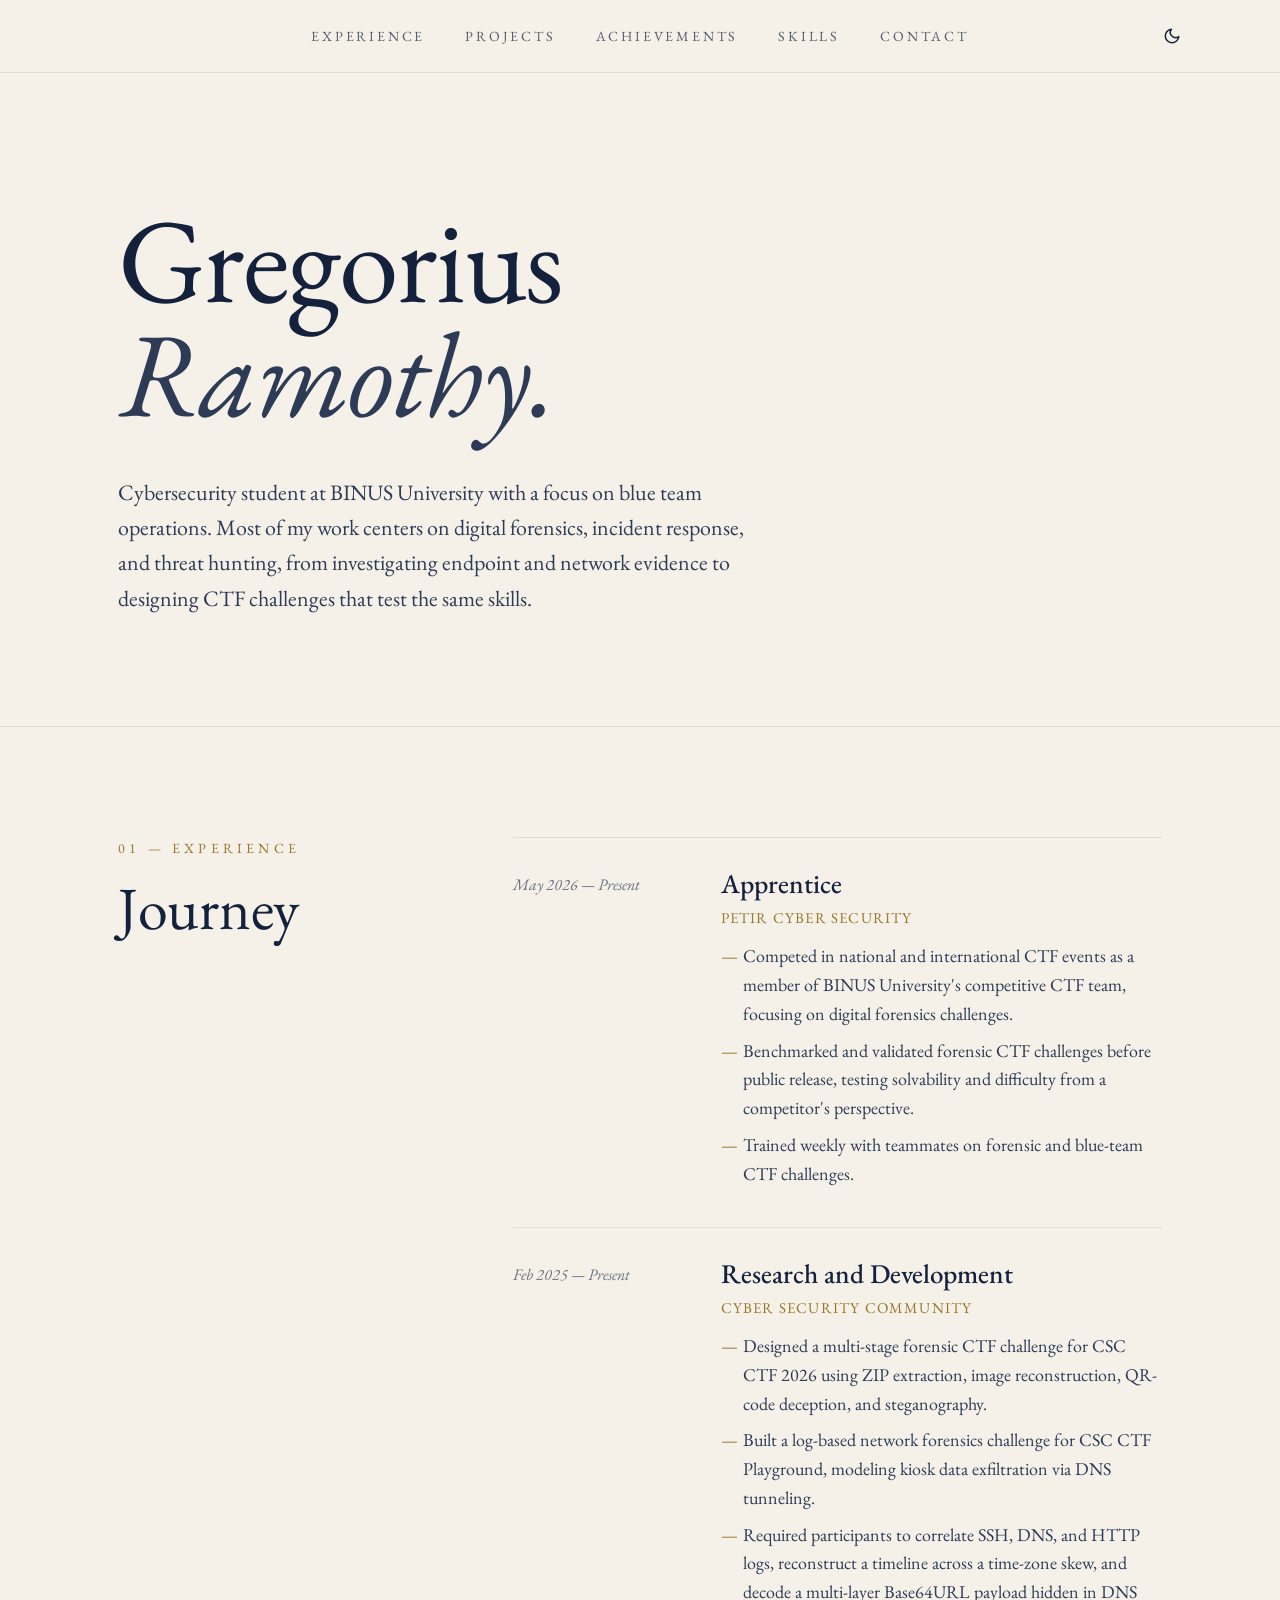
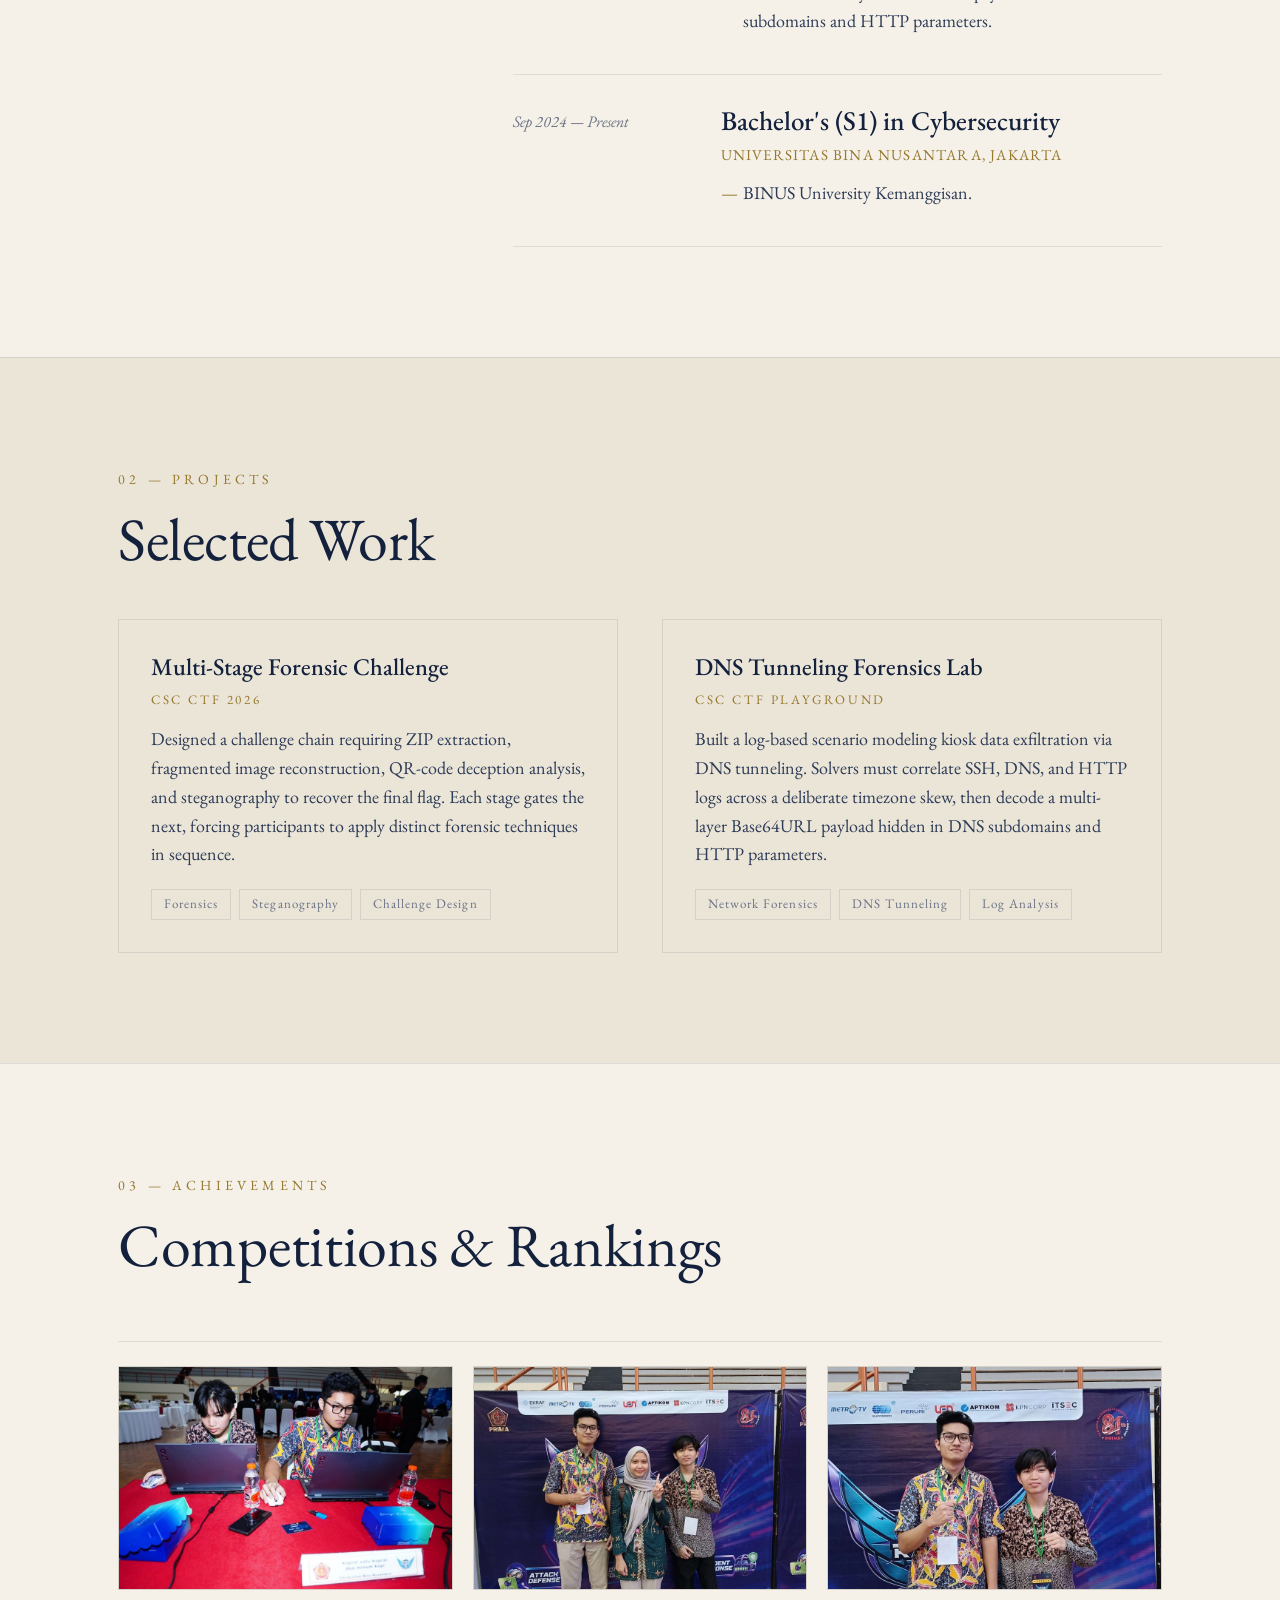
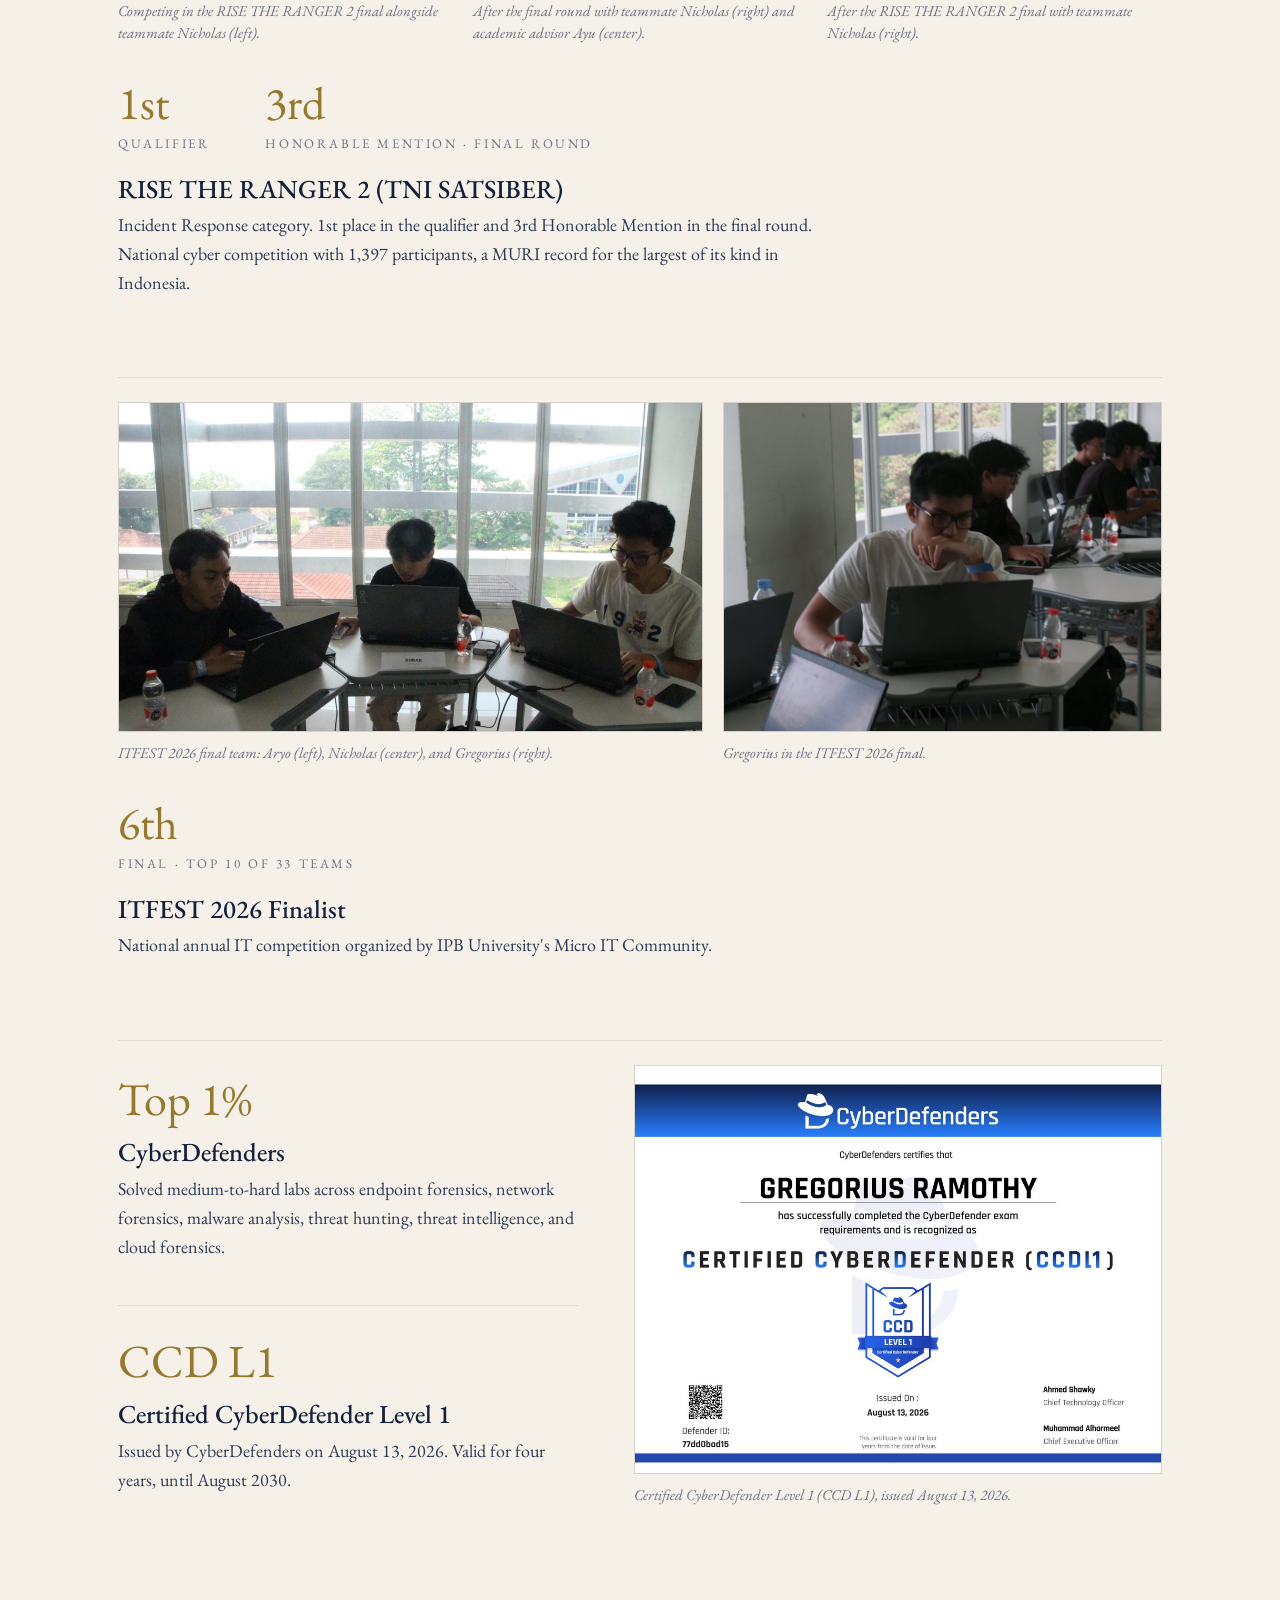
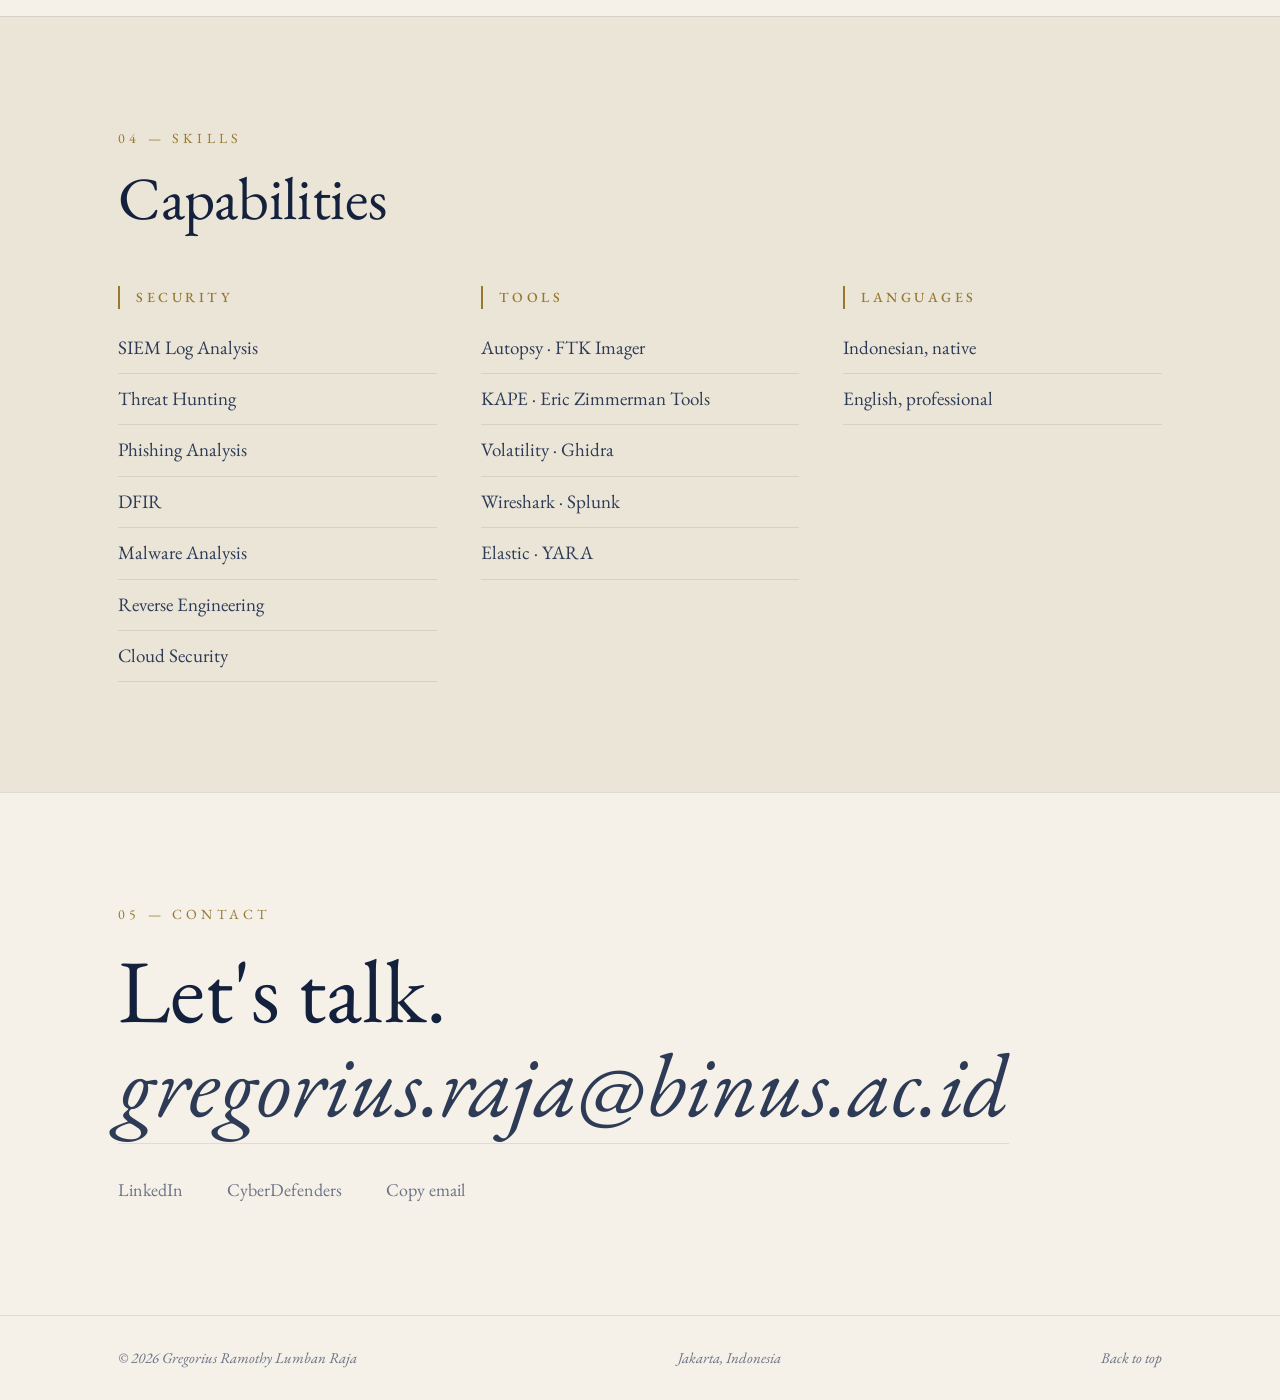
==== commit de3d01ef: "Add light/dark theme, projects section, mobile nav, SEO improvements - Light/dark theme toggle with " ====
--- a/index.html
+++ b/index.html
@@ -5,19 +5,46 @@
 <meta name="viewport" content="width=device-width, initial-scale=1">
 <title>Gregorius Ramothy — Portfolio</title>
 <meta name="description" content="Cybersecurity student at BINUS University focused on blue team operations: digital forensics, incident response, and threat hunting.">
-<meta name="theme-color" content="#14213D">
-<meta name="color-scheme" content="dark">
+<meta name="theme-color" content="#14213D" id="meta-theme">
+<meta name="color-scheme" content="dark light">
 
 <meta property="og:type" content="website">
 <meta property="og:title" content="Gregorius Ramothy Lumban Raja — Portfolio">
 <meta property="og:description" content="Cybersecurity student focused on digital forensics, incident response, and threat hunting.">
-<meta name="twitter:card" content="summary">
+<meta property="og:image" content="https://rem0vegg.github.io/assets/img/og.png">
+<meta name="twitter:card" content="summary_large_image">
 
 <link rel="icon" href="favicon.svg" type="image/svg+xml">
 <link rel="preload" href="assets/fonts/eb-garamond-latin-400-normal.woff2" as="font" type="font/woff2" crossorigin>
 <link rel="preload" href="assets/fonts/eb-garamond-latin-400-italic.woff2" as="font" type="font/woff2" crossorigin>
 <link rel="stylesheet" href="assets/css/style.css">
-<script>document.documentElement.classList.add("js");</script>
+
+<script type="application/ld+json">
+{
+  "@context": "https://schema.org",
+  "@type": "Person",
+  "name": "Gregorius Ramothy Lumban Raja",
+  "url": "https://rem0vegg.github.io",
+  "jobTitle": "Cybersecurity Student",
+  "affiliation": {
+    "@type": "Organization",
+    "name": "BINUS University"
+  },
+  "knowsAbout": ["Digital Forensics", "Incident Response", "Threat Hunting", "CTF"],
+  "sameAs": [
+    "https://www.linkedin.com/in/gregorius-ramothy/",
+    "https://cyberdefenders.org/p/gramothy/"
+  ]
+}
+</script>
+
+<script>
+(function(){
+  var t = localStorage.getItem("theme") || (window.matchMedia("(prefers-color-scheme: light)").matches ? "light" : "dark");
+  document.documentElement.setAttribute("data-theme", t);
+  document.documentElement.classList.add("js");
+})();
+</script>
 <script src="assets/js/main.js" defer></script>
 </head>
 <body>
@@ -26,12 +53,20 @@
 
 <nav class="site-nav" aria-label="Primary">
   <div class="wrap">
-    <div class="links">
+    <button class="menu-btn" id="menu-toggle" aria-label="Menu" aria-expanded="false">
+      <span></span><span></span><span></span>
+    </button>
+    <div class="links" id="nav-links">
       <a href="#experience">Experience</a>
+      <a href="#projects">Projects</a>
       <a href="#achievements">Achievements</a>
       <a href="#skills">Skills</a>
       <a href="#contact">Contact</a>
     </div>
+    <button class="theme-btn" id="theme-toggle" aria-label="Toggle theme">
+      <svg class="icon-sun" width="18" height="18" viewBox="0 0 24 24" fill="none" stroke="currentColor" stroke-width="2" stroke-linecap="round" stroke-linejoin="round"><circle cx="12" cy="12" r="5"/><line x1="12" y1="1" x2="12" y2="3"/><line x1="12" y1="21" x2="12" y2="23"/><line x1="4.22" y1="4.22" x2="5.64" y2="5.64"/><line x1="18.36" y1="18.36" x2="19.78" y2="19.78"/><line x1="1" y1="12" x2="3" y2="12"/><line x1="21" y1="12" x2="23" y2="12"/><line x1="4.22" y1="19.78" x2="5.64" y2="18.36"/><line x1="18.36" y1="5.64" x2="19.78" y2="4.22"/></svg>
+      <svg class="icon-moon" width="18" height="18" viewBox="0 0 24 24" fill="none" stroke="currentColor" stroke-width="2" stroke-linecap="round" stroke-linejoin="round"><path d="M21 12.79A9 9 0 1 1 11.21 3 7 7 0 0 0 21 12.79z"/></svg>
+    </button>
   </div>
 </nav>
 
@@ -89,14 +124,42 @@
   </div>
 </section>
 
-<section id="achievements" class="alt">
-  <div class="wrap">
-    <p class="label reveal">02 — Achievements</p>
-    <h2 class="reveal" style="margin-bottom:64px;">Competitions &amp; Rankings</h2>
+<section id="projects" class="alt">
+  <div class="wrap">
+    <p class="label reveal">02 — Projects</p>
+    <h2 class="reveal">Selected Work</h2>
+    <div class="proj-grid">
+      <article class="proj reveal">
+        <h3>Multi-Stage Forensic Challenge</h3>
+        <div class="proj-event">CSC CTF 2026</div>
+        <p>Designed a challenge chain requiring ZIP extraction, fragmented image reconstruction, QR-code deception analysis, and steganography to recover the final flag. Each stage gates the next, forcing participants to apply distinct forensic techniques in sequence.</p>
+        <ul class="proj-tags">
+          <li>Forensics</li>
+          <li>Steganography</li>
+          <li>Challenge Design</li>
+        </ul>
+      </article>
+      <article class="proj reveal">
+        <h3>DNS Tunneling Forensics Lab</h3>
+        <div class="proj-event">CSC CTF Playground</div>
+        <p>Built a log-based scenario modeling kiosk data exfiltration via DNS tunneling. Solvers must correlate SSH, DNS, and HTTP logs across a deliberate timezone skew, then decode a multi-layer Base64URL payload hidden in DNS subdomains and HTTP parameters.</p>
+        <ul class="proj-tags">
+          <li>Network Forensics</li>
+          <li>DNS Tunneling</li>
+          <li>Log Analysis</li>
+        </ul>
+      </article>
+    </div>
+  </div>
+</section>
+
+<section id="achievements">
+  <div class="wrap">
+    <p class="label reveal">03 — Achievements</p>
+    <h2 class="reveal">Competitions &amp; Rankings</h2>
 
     <div class="ach">
 
-      <!-- RISE THE RANGER 2 -->
       <article class="card reveal">
         <div class="gallery">
           <figure style="--ar:1.5">
@@ -132,7 +195,6 @@
         <p>Incident Response category. 1st place in the qualifier and 3rd Honorable Mention in the final round. National cyber competition with 1,397 participants, a MURI record for the largest of its kind in Indonesia.</p>
       </article>
 
-      <!-- ITFEST 2026 -->
       <article class="card reveal">
         <div class="gallery">
           <figure style="--ar:1.7794">
@@ -158,7 +220,6 @@
         <p>National annual IT competition organized by IPB University's Micro IT Community.</p>
       </article>
 
-      <!-- CyberDefenders -->
       <article class="card reveal">
         <div class="split">
           <div>
@@ -186,10 +247,10 @@
   </div>
 </section>
 
-<section id="skills">
-  <div class="wrap">
-    <p class="label reveal">03 — Skills</p>
-    <h2 class="reveal" style="margin-bottom:56px;">Capabilities</h2>
+<section id="skills" class="alt">
+  <div class="wrap">
+    <p class="label reveal">04 — Skills</p>
+    <h2 class="reveal">Capabilities</h2>
     <div class="skills reveal">
       <div>
         <h3>Security</h3>
@@ -224,9 +285,9 @@
   </div>
 </section>
 
-<section id="contact" class="contact alt">
+<section id="contact" class="contact">
   <div class="wrap reveal">
-    <p class="label">04 — Contact</p>
+    <p class="label">05 — Contact</p>
     <p class="big-text">Let's talk.<br><em><a href="mailto:gregorius.raja@binus.ac.id">gregorius.raja@binus.ac.id</a></em></p>
     <div class="meta">
       <a href="https://www.linkedin.com/in/gregorius-ramothy/" target="_blank" rel="noopener noreferrer">LinkedIn</a>
@@ -243,7 +304,7 @@
 
 <footer class="site-footer">
   <div class="wrap">
-    <span>© <span id="year">2026</span> Gregorius Ramothy Lumban Raja</span>
+    <span>&copy; <span id="year">2026</span> Gregorius Ramothy Lumban Raja</span>
     <span>Jakarta, Indonesia</span>
     <a href="#top" onclick="window.scrollTo({top:0});return false;">Back to top</a>
   </div>
@@ -256,7 +317,7 @@
   <div class="lb-stage">
     <img class="lb-img" alt="">
     <div class="lb-meta">
-      <p class="lb-caption" style="font-style:italic;"></p>
+      <p class="lb-caption"></p>
       <p class="lb-count"></p>
     </div>
   </div>
--- a/assets/css/style.css
+++ b/assets/css/style.css
@@ -38,6 +38,17 @@
   --font: "EB Garamond", Garamond, "Times New Roman", serif;
 }
 
+[data-theme="light"] {
+  --navy: #f5f1e8;
+  --navy-deep: #ebe5d8;
+  --line: rgba(20, 33, 61, 0.1);
+  --cream: #14213d;
+  --cream-soft: #2d3b56;
+  --muted: #6b7285;
+  --brass: #96782e;
+  color-scheme: light;
+}
+
 /* ==========================================================================
    Base
    ========================================================================== */
@@ -103,6 +114,7 @@
   justify-content: center;
   align-items: center;
   height: var(--nav-h);
+  position: relative;
 }
 .links {
   display: flex;
@@ -133,6 +145,45 @@
 .links a[aria-current="true"] { opacity: 1; color: var(--brass); }
 .links a[aria-current="true"]::after { transform: scaleX(1); }
 
+/* Hamburger */
+.menu-btn {
+  position: absolute;
+  left: 0;
+  display: none;
+  flex-direction: column;
+  justify-content: center;
+  gap: 5px;
+  width: 32px;
+  height: 32px;
+  padding: 0;
+}
+.menu-btn span {
+  display: block;
+  height: 1.5px;
+  background: var(--cream);
+  border-radius: 1px;
+  transition: transform 0.3s, opacity 0.3s;
+}
+.menu-btn[aria-expanded="true"] span:nth-child(1) { transform: translateY(6.5px) rotate(45deg); }
+.menu-btn[aria-expanded="true"] span:nth-child(2) { opacity: 0; }
+.menu-btn[aria-expanded="true"] span:nth-child(3) { transform: translateY(-6.5px) rotate(-45deg); }
+
+/* Theme toggle */
+.theme-btn {
+  position: absolute;
+  right: 0;
+  display: grid;
+  place-items: center;
+  width: 36px;
+  height: 36px;
+  border-radius: 50%;
+  transition: color 0.2s;
+}
+.theme-btn:hover { color: var(--brass); }
+.icon-moon { display: none; }
+[data-theme="light"] .icon-sun { display: none; }
+[data-theme="light"] .icon-moon { display: block; }
+
 /* ==========================================================================
    Hero
    ========================================================================== */
@@ -206,8 +257,43 @@
 .exp li::before { content: "\2014"; position: absolute; left: 0; color: var(--brass); }
 
 /* ==========================================================================
+   Projects
+   ========================================================================== */
+.proj-grid { display: grid; grid-template-columns: 1fr 1fr; gap: 44px; }
+#projects h2 { margin-bottom: 48px; }
+
+.proj {
+  padding: 32px;
+  border: 1px solid var(--line);
+}
+.proj h3 { font-weight: 500; font-size: 24px; line-height: 1.25; }
+.proj-event {
+  margin: 8px 0 14px;
+  font-size: 13px;
+  letter-spacing: 0.2em;
+  text-transform: uppercase;
+  color: var(--brass);
+}
+.proj p { font-size: 18px; color: var(--cream-soft); }
+.proj-tags {
+  display: flex;
+  flex-wrap: wrap;
+  gap: 8px;
+  margin-top: 20px;
+  list-style: none;
+}
+.proj-tags li {
+  padding: 4px 12px;
+  font-size: 13px;
+  letter-spacing: 0.08em;
+  border: 1px solid var(--line);
+  color: var(--muted);
+}
+
+/* ==========================================================================
    Achievements
    ========================================================================== */
+#achievements h2 { margin-bottom: 64px; }
 .ach { display: grid; gap: 80px; }
 .card { padding-top: 24px; border-top: 1px solid var(--line); }
 
@@ -276,9 +362,12 @@
 /* ==========================================================================
    Skills
    ========================================================================== */
+#skills h2 { margin-bottom: 56px; }
 .skills { display: grid; grid-template-columns: repeat(3, 1fr); gap: 44px; }
 .skills h3 {
   margin-bottom: 14px;
+  padding-left: 16px;
+  border-left: 2px solid var(--brass);
   font-weight: 500;
   font-size: 14px;
   letter-spacing: 0.25em;
@@ -345,6 +434,7 @@
   color: var(--cream);
 }
 .lb::backdrop { background: rgba(10, 16, 30, 0.95); backdrop-filter: blur(4px); }
+[data-theme="light"] .lb { color: #f3eee3; }
 .lb[open] { display: block; }
 
 .lb-stage {
@@ -367,8 +457,9 @@
 }
 .lb-stage img.is-loaded { opacity: 1; }
 .lb-meta { max-width: 760px; text-align: center; }
-.lb-meta figcaption { margin: 0; font-size: 17px; color: var(--cream-soft); }
-.lb-count { margin-top: 4px; font-size: 13px; letter-spacing: 0.2em; color: var(--muted); }
+.lb-caption { font-style: italic; }
+.lb-meta figcaption { margin: 0; font-size: 17px; color: #d9d3c4; }
+.lb-count { margin-top: 4px; font-size: 13px; letter-spacing: 0.2em; color: #9aa3b5; }
 
 .lb-btn {
   position: absolute;
@@ -376,7 +467,8 @@
   place-items: center;
   width: 48px;
   height: 48px;
-  border: 1px solid var(--line);
+  color: #f3eee3;
+  border: 1px solid rgba(243, 238, 227, 0.14);
   border-radius: 50%;
   font-size: 24px;
   line-height: 1;
@@ -411,6 +503,38 @@
   .skills { grid-template-columns: 1fr; gap: 36px; }
   .exp { grid-template-columns: 1fr; gap: 6px; }
   .ach { gap: 64px; }
+  .proj-grid { grid-template-columns: 1fr; gap: 32px; }
+
+  /* Mobile nav */
+  .menu-btn { display: flex; }
+  .links {
+    position: absolute;
+    top: var(--nav-h);
+    left: 0;
+    right: 0;
+    flex-direction: column;
+    align-items: center;
+    gap: 0;
+    padding: 12px 28px 20px;
+    background: var(--navy);
+    border-bottom: 1px solid var(--line);
+    opacity: 0;
+    visibility: hidden;
+    transform: translateY(-8px);
+    transition: opacity 0.25s, transform 0.25s, visibility 0.25s;
+  }
+  .links.is-open {
+    opacity: 1;
+    visibility: visible;
+    transform: none;
+  }
+  .links a {
+    display: block;
+    padding: 10px 0;
+    font-size: 15px;
+    letter-spacing: 0.15em;
+    opacity: 1;
+  }
 
   /* Photo rows become swipeable */
   .gallery {
@@ -429,11 +553,14 @@
 @media (max-width: 600px) {
   body { font-size: 18px; }
   .wrap { padding: 0 20px; }
-  .links { gap: 18px; font-size: 11px; letter-spacing: 0.14em; }
+  .links { padding-left: 20px; padding-right: 20px; }
+  .links a { font-size: 13px; }
   .hero .lead { font-size: 20px; }
   .gallery { margin-right: -20px; padding-right: 20px; }
   .big { font-size: 40px; }
   .card h3 { font-size: 23px; }
+  .proj { padding: 24px; }
+  .proj h3 { font-size: 22px; }
 
   .lb-stage { padding: 64px 12px 84px; }
   .lb-prev,
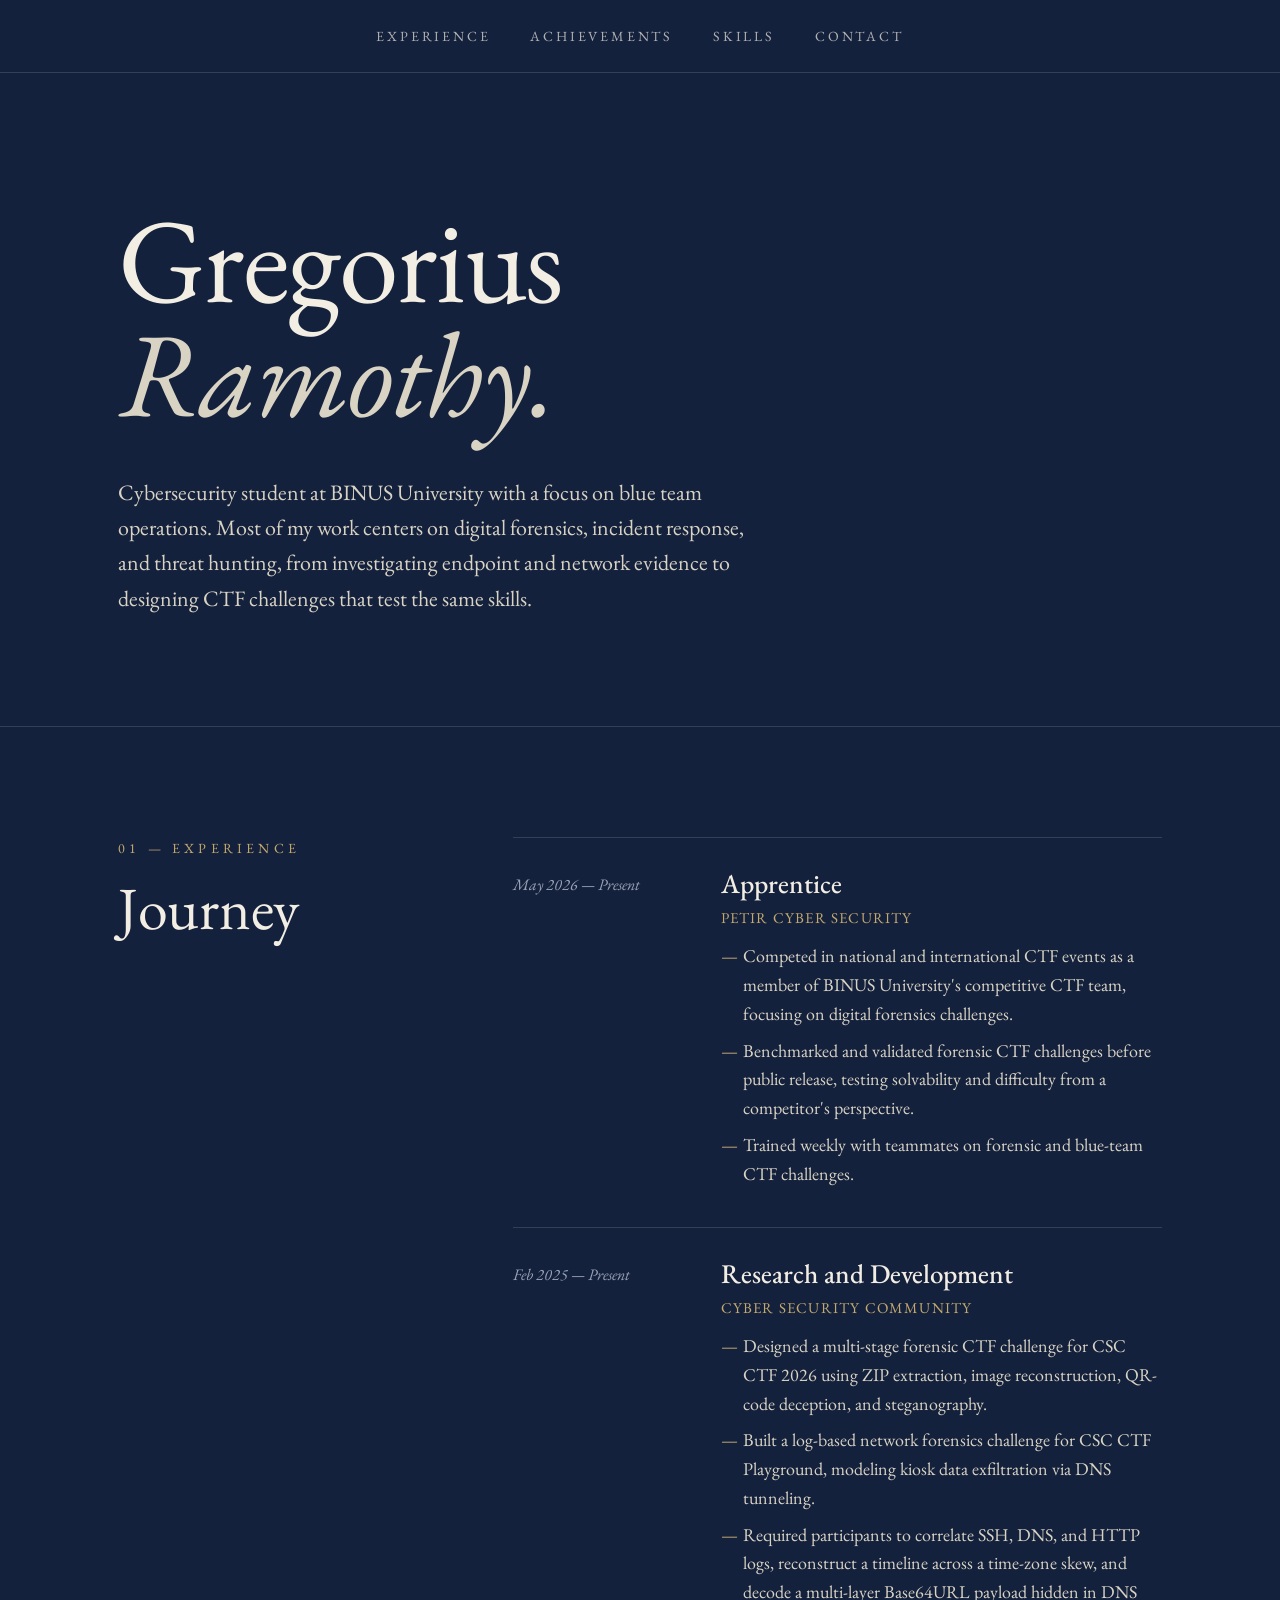
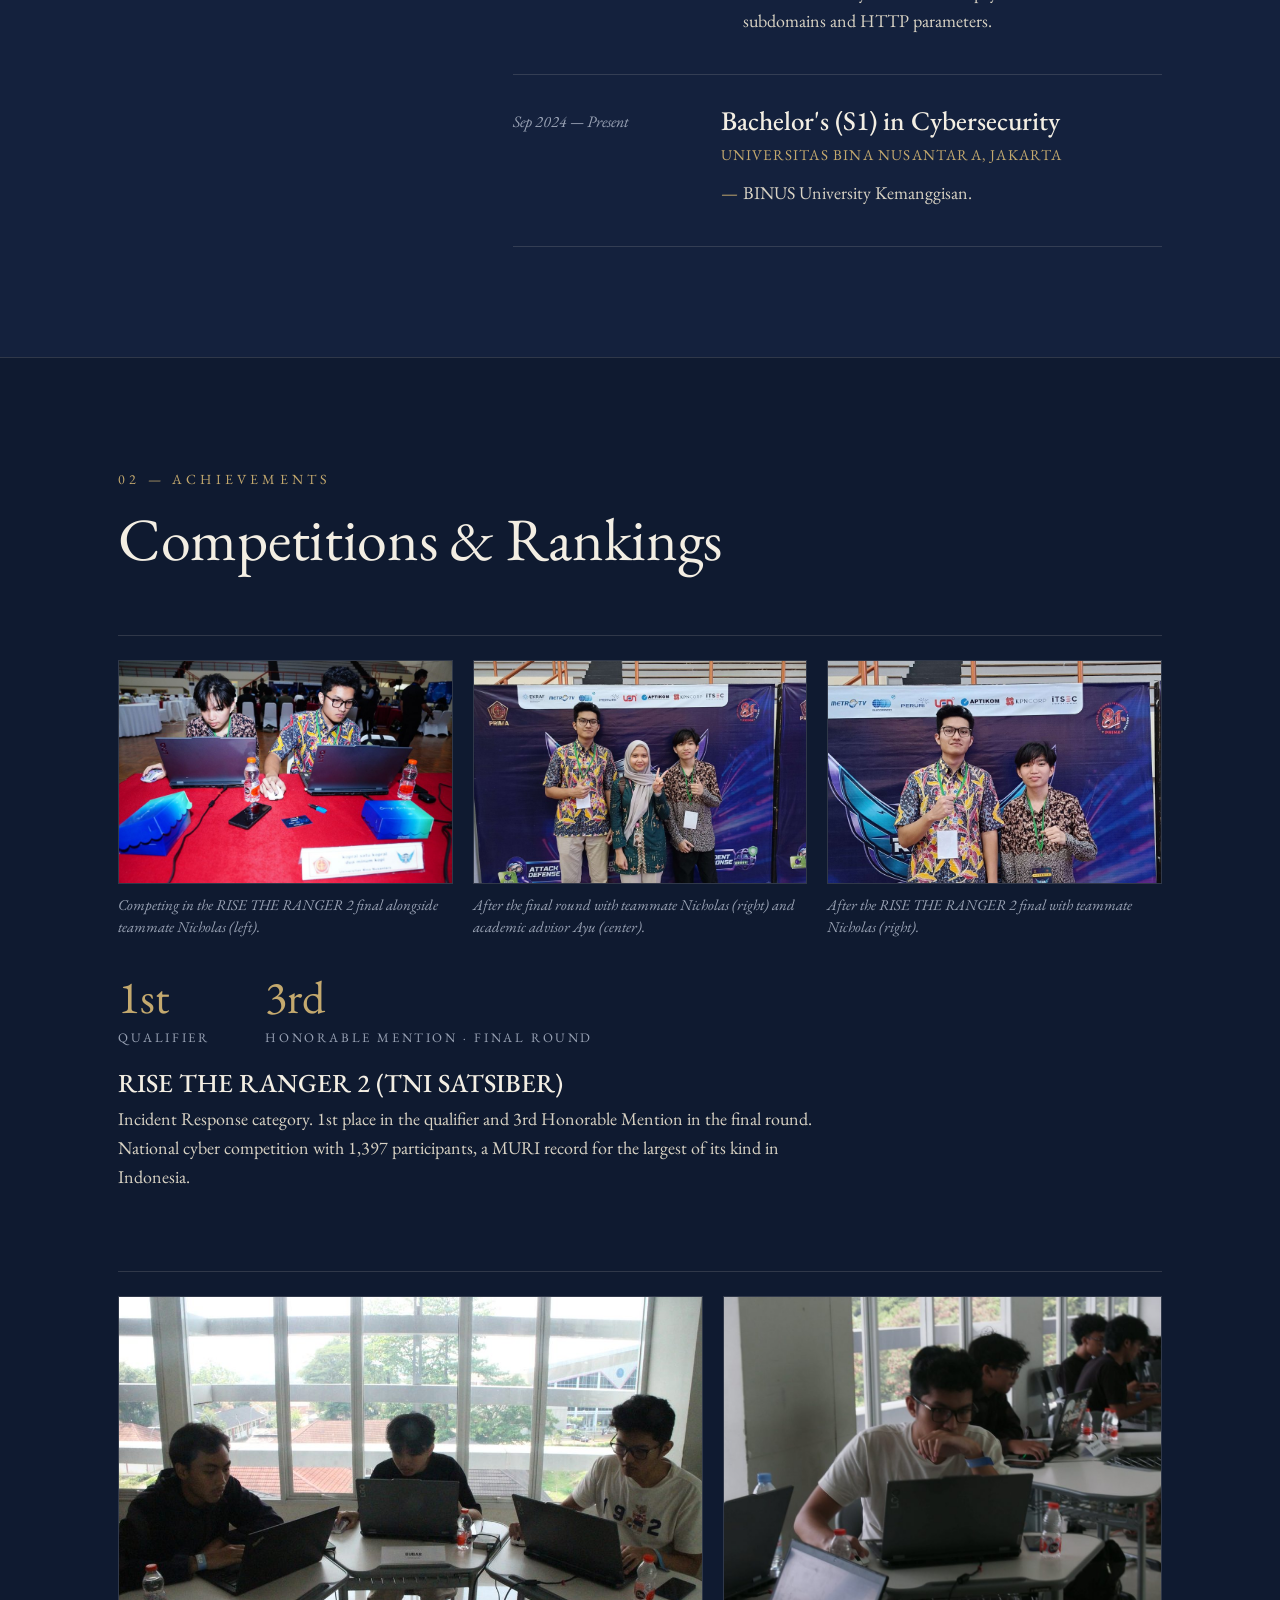
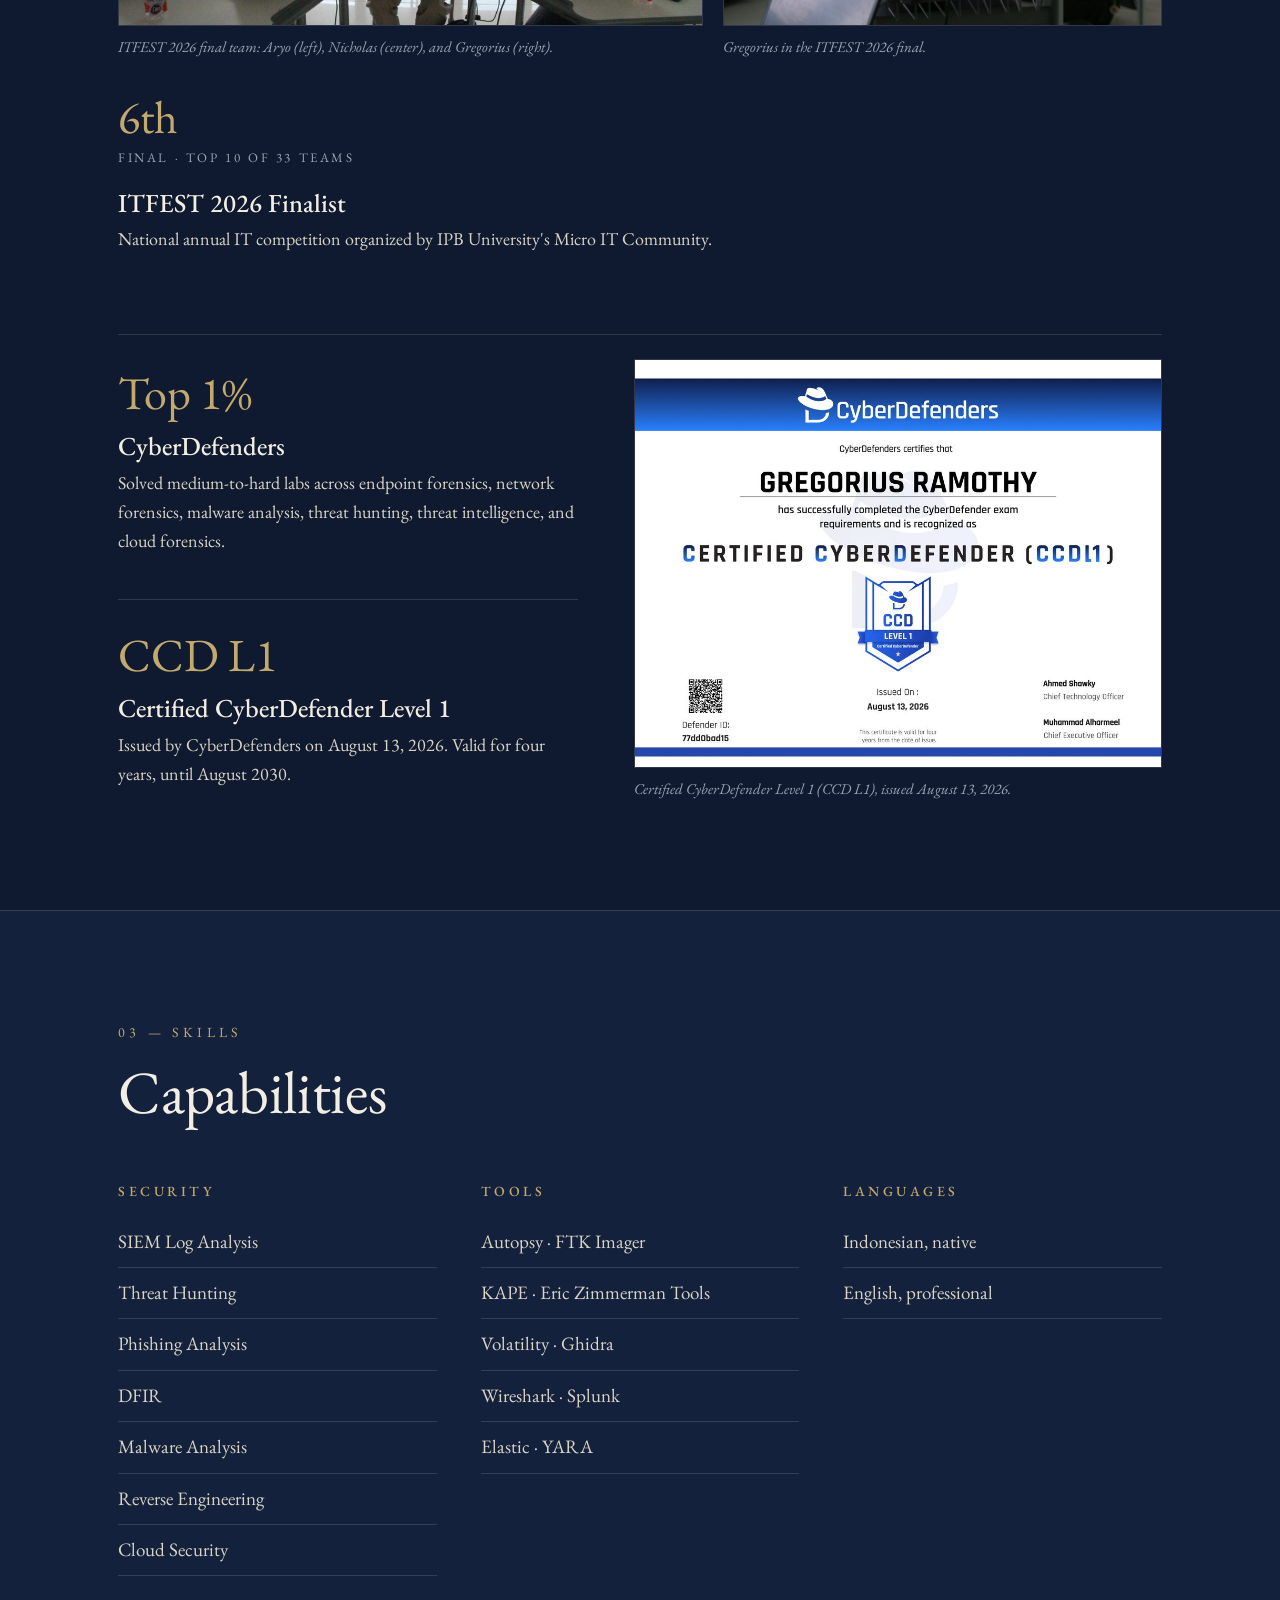
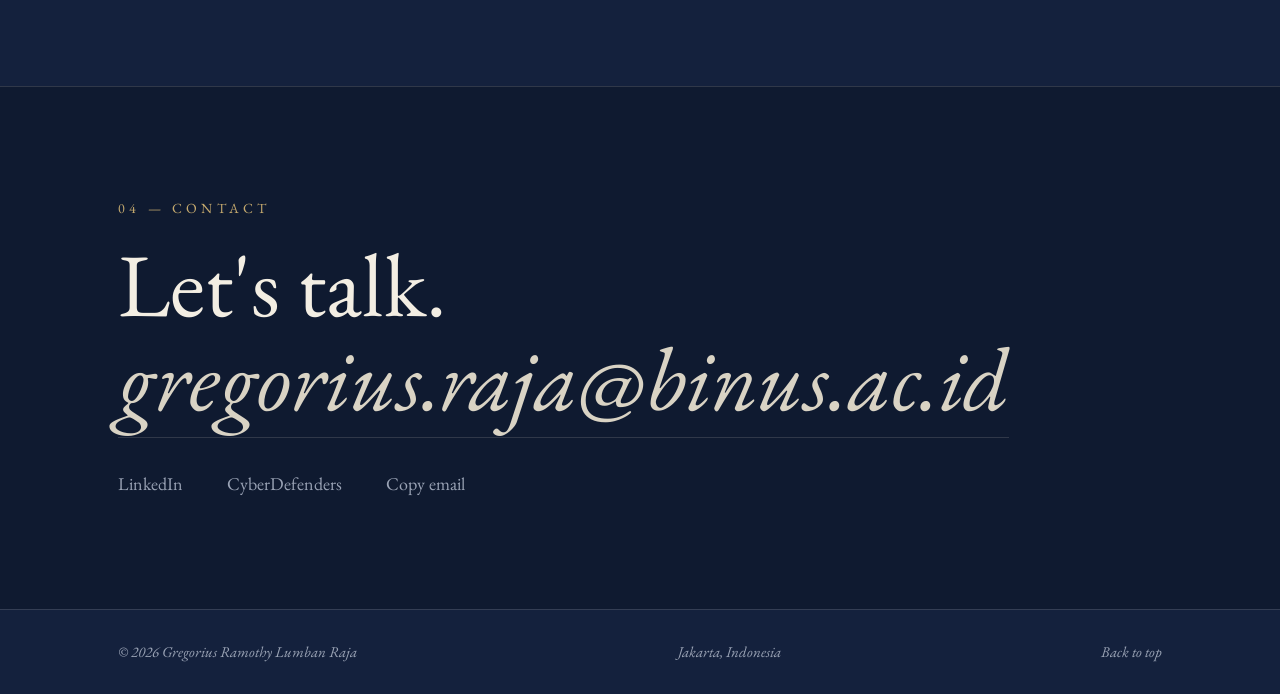
==== commit 4e511bb7: "Revert "Add light/dark theme, projects section, mobile nav, SEO improvements" This reverts commit de" ====
--- a/index.html
+++ b/index.html
@@ -5,46 +5,19 @@
 <meta name="viewport" content="width=device-width, initial-scale=1">
 <title>Gregorius Ramothy — Portfolio</title>
 <meta name="description" content="Cybersecurity student at BINUS University focused on blue team operations: digital forensics, incident response, and threat hunting.">
-<meta name="theme-color" content="#14213D" id="meta-theme">
-<meta name="color-scheme" content="dark light">
+<meta name="theme-color" content="#14213D">
+<meta name="color-scheme" content="dark">
 
 <meta property="og:type" content="website">
 <meta property="og:title" content="Gregorius Ramothy Lumban Raja — Portfolio">
 <meta property="og:description" content="Cybersecurity student focused on digital forensics, incident response, and threat hunting.">
-<meta property="og:image" content="https://rem0vegg.github.io/assets/img/og.png">
-<meta name="twitter:card" content="summary_large_image">
+<meta name="twitter:card" content="summary">
 
 <link rel="icon" href="favicon.svg" type="image/svg+xml">
 <link rel="preload" href="assets/fonts/eb-garamond-latin-400-normal.woff2" as="font" type="font/woff2" crossorigin>
 <link rel="preload" href="assets/fonts/eb-garamond-latin-400-italic.woff2" as="font" type="font/woff2" crossorigin>
 <link rel="stylesheet" href="assets/css/style.css">
-
-<script type="application/ld+json">
-{
-  "@context": "https://schema.org",
-  "@type": "Person",
-  "name": "Gregorius Ramothy Lumban Raja",
-  "url": "https://rem0vegg.github.io",
-  "jobTitle": "Cybersecurity Student",
-  "affiliation": {
-    "@type": "Organization",
-    "name": "BINUS University"
-  },
-  "knowsAbout": ["Digital Forensics", "Incident Response", "Threat Hunting", "CTF"],
-  "sameAs": [
-    "https://www.linkedin.com/in/gregorius-ramothy/",
-    "https://cyberdefenders.org/p/gramothy/"
-  ]
-}
-</script>
-
-<script>
-(function(){
-  var t = localStorage.getItem("theme") || (window.matchMedia("(prefers-color-scheme: light)").matches ? "light" : "dark");
-  document.documentElement.setAttribute("data-theme", t);
-  document.documentElement.classList.add("js");
-})();
-</script>
+<script>document.documentElement.classList.add("js");</script>
 <script src="assets/js/main.js" defer></script>
 </head>
 <body>
@@ -53,20 +26,12 @@
 
 <nav class="site-nav" aria-label="Primary">
   <div class="wrap">
-    <button class="menu-btn" id="menu-toggle" aria-label="Menu" aria-expanded="false">
-      <span></span><span></span><span></span>
-    </button>
-    <div class="links" id="nav-links">
+    <div class="links">
       <a href="#experience">Experience</a>
-      <a href="#projects">Projects</a>
       <a href="#achievements">Achievements</a>
       <a href="#skills">Skills</a>
       <a href="#contact">Contact</a>
     </div>
-    <button class="theme-btn" id="theme-toggle" aria-label="Toggle theme">
-      <svg class="icon-sun" width="18" height="18" viewBox="0 0 24 24" fill="none" stroke="currentColor" stroke-width="2" stroke-linecap="round" stroke-linejoin="round"><circle cx="12" cy="12" r="5"/><line x1="12" y1="1" x2="12" y2="3"/><line x1="12" y1="21" x2="12" y2="23"/><line x1="4.22" y1="4.22" x2="5.64" y2="5.64"/><line x1="18.36" y1="18.36" x2="19.78" y2="19.78"/><line x1="1" y1="12" x2="3" y2="12"/><line x1="21" y1="12" x2="23" y2="12"/><line x1="4.22" y1="19.78" x2="5.64" y2="18.36"/><line x1="18.36" y1="5.64" x2="19.78" y2="4.22"/></svg>
-      <svg class="icon-moon" width="18" height="18" viewBox="0 0 24 24" fill="none" stroke="currentColor" stroke-width="2" stroke-linecap="round" stroke-linejoin="round"><path d="M21 12.79A9 9 0 1 1 11.21 3 7 7 0 0 0 21 12.79z"/></svg>
-    </button>
   </div>
 </nav>
 
@@ -124,42 +89,14 @@
   </div>
 </section>
 
-<section id="projects" class="alt">
-  <div class="wrap">
-    <p class="label reveal">02 — Projects</p>
-    <h2 class="reveal">Selected Work</h2>
-    <div class="proj-grid">
-      <article class="proj reveal">
-        <h3>Multi-Stage Forensic Challenge</h3>
-        <div class="proj-event">CSC CTF 2026</div>
-        <p>Designed a challenge chain requiring ZIP extraction, fragmented image reconstruction, QR-code deception analysis, and steganography to recover the final flag. Each stage gates the next, forcing participants to apply distinct forensic techniques in sequence.</p>
-        <ul class="proj-tags">
-          <li>Forensics</li>
-          <li>Steganography</li>
-          <li>Challenge Design</li>
-        </ul>
-      </article>
-      <article class="proj reveal">
-        <h3>DNS Tunneling Forensics Lab</h3>
-        <div class="proj-event">CSC CTF Playground</div>
-        <p>Built a log-based scenario modeling kiosk data exfiltration via DNS tunneling. Solvers must correlate SSH, DNS, and HTTP logs across a deliberate timezone skew, then decode a multi-layer Base64URL payload hidden in DNS subdomains and HTTP parameters.</p>
-        <ul class="proj-tags">
-          <li>Network Forensics</li>
-          <li>DNS Tunneling</li>
-          <li>Log Analysis</li>
-        </ul>
-      </article>
-    </div>
-  </div>
-</section>
-
-<section id="achievements">
-  <div class="wrap">
-    <p class="label reveal">03 — Achievements</p>
-    <h2 class="reveal">Competitions &amp; Rankings</h2>
+<section id="achievements" class="alt">
+  <div class="wrap">
+    <p class="label reveal">02 — Achievements</p>
+    <h2 class="reveal" style="margin-bottom:64px;">Competitions &amp; Rankings</h2>
 
     <div class="ach">
 
+      <!-- RISE THE RANGER 2 -->
       <article class="card reveal">
         <div class="gallery">
           <figure style="--ar:1.5">
@@ -195,6 +132,7 @@
         <p>Incident Response category. 1st place in the qualifier and 3rd Honorable Mention in the final round. National cyber competition with 1,397 participants, a MURI record for the largest of its kind in Indonesia.</p>
       </article>
 
+      <!-- ITFEST 2026 -->
       <article class="card reveal">
         <div class="gallery">
           <figure style="--ar:1.7794">
@@ -220,6 +158,7 @@
         <p>National annual IT competition organized by IPB University's Micro IT Community.</p>
       </article>
 
+      <!-- CyberDefenders -->
       <article class="card reveal">
         <div class="split">
           <div>
@@ -247,10 +186,10 @@
   </div>
 </section>
 
-<section id="skills" class="alt">
-  <div class="wrap">
-    <p class="label reveal">04 — Skills</p>
-    <h2 class="reveal">Capabilities</h2>
+<section id="skills">
+  <div class="wrap">
+    <p class="label reveal">03 — Skills</p>
+    <h2 class="reveal" style="margin-bottom:56px;">Capabilities</h2>
     <div class="skills reveal">
       <div>
         <h3>Security</h3>
@@ -285,9 +224,9 @@
   </div>
 </section>
 
-<section id="contact" class="contact">
+<section id="contact" class="contact alt">
   <div class="wrap reveal">
-    <p class="label">05 — Contact</p>
+    <p class="label">04 — Contact</p>
     <p class="big-text">Let's talk.<br><em><a href="mailto:gregorius.raja@binus.ac.id">gregorius.raja@binus.ac.id</a></em></p>
     <div class="meta">
       <a href="https://www.linkedin.com/in/gregorius-ramothy/" target="_blank" rel="noopener noreferrer">LinkedIn</a>
@@ -304,7 +243,7 @@
 
 <footer class="site-footer">
   <div class="wrap">
-    <span>&copy; <span id="year">2026</span> Gregorius Ramothy Lumban Raja</span>
+    <span>© <span id="year">2026</span> Gregorius Ramothy Lumban Raja</span>
     <span>Jakarta, Indonesia</span>
     <a href="#top" onclick="window.scrollTo({top:0});return false;">Back to top</a>
   </div>
@@ -317,7 +256,7 @@
   <div class="lb-stage">
     <img class="lb-img" alt="">
     <div class="lb-meta">
-      <p class="lb-caption"></p>
+      <p class="lb-caption" style="font-style:italic;"></p>
       <p class="lb-count"></p>
     </div>
   </div>
--- a/assets/css/style.css
+++ b/assets/css/style.css
@@ -38,17 +38,6 @@
   --font: "EB Garamond", Garamond, "Times New Roman", serif;
 }
 
-[data-theme="light"] {
-  --navy: #f5f1e8;
-  --navy-deep: #ebe5d8;
-  --line: rgba(20, 33, 61, 0.1);
-  --cream: #14213d;
-  --cream-soft: #2d3b56;
-  --muted: #6b7285;
-  --brass: #96782e;
-  color-scheme: light;
-}
-
 /* ==========================================================================
    Base
    ========================================================================== */
@@ -114,7 +103,6 @@
   justify-content: center;
   align-items: center;
   height: var(--nav-h);
-  position: relative;
 }
 .links {
   display: flex;
@@ -145,45 +133,6 @@
 .links a[aria-current="true"] { opacity: 1; color: var(--brass); }
 .links a[aria-current="true"]::after { transform: scaleX(1); }
 
-/* Hamburger */
-.menu-btn {
-  position: absolute;
-  left: 0;
-  display: none;
-  flex-direction: column;
-  justify-content: center;
-  gap: 5px;
-  width: 32px;
-  height: 32px;
-  padding: 0;
-}
-.menu-btn span {
-  display: block;
-  height: 1.5px;
-  background: var(--cream);
-  border-radius: 1px;
-  transition: transform 0.3s, opacity 0.3s;
-}
-.menu-btn[aria-expanded="true"] span:nth-child(1) { transform: translateY(6.5px) rotate(45deg); }
-.menu-btn[aria-expanded="true"] span:nth-child(2) { opacity: 0; }
-.menu-btn[aria-expanded="true"] span:nth-child(3) { transform: translateY(-6.5px) rotate(-45deg); }
-
-/* Theme toggle */
-.theme-btn {
-  position: absolute;
-  right: 0;
-  display: grid;
-  place-items: center;
-  width: 36px;
-  height: 36px;
-  border-radius: 50%;
-  transition: color 0.2s;
-}
-.theme-btn:hover { color: var(--brass); }
-.icon-moon { display: none; }
-[data-theme="light"] .icon-sun { display: none; }
-[data-theme="light"] .icon-moon { display: block; }
-
 /* ==========================================================================
    Hero
    ========================================================================== */
@@ -257,43 +206,8 @@
 .exp li::before { content: "\2014"; position: absolute; left: 0; color: var(--brass); }
 
 /* ==========================================================================
-   Projects
-   ========================================================================== */
-.proj-grid { display: grid; grid-template-columns: 1fr 1fr; gap: 44px; }
-#projects h2 { margin-bottom: 48px; }
-
-.proj {
-  padding: 32px;
-  border: 1px solid var(--line);
-}
-.proj h3 { font-weight: 500; font-size: 24px; line-height: 1.25; }
-.proj-event {
-  margin: 8px 0 14px;
-  font-size: 13px;
-  letter-spacing: 0.2em;
-  text-transform: uppercase;
-  color: var(--brass);
-}
-.proj p { font-size: 18px; color: var(--cream-soft); }
-.proj-tags {
-  display: flex;
-  flex-wrap: wrap;
-  gap: 8px;
-  margin-top: 20px;
-  list-style: none;
-}
-.proj-tags li {
-  padding: 4px 12px;
-  font-size: 13px;
-  letter-spacing: 0.08em;
-  border: 1px solid var(--line);
-  color: var(--muted);
-}
-
-/* ==========================================================================
    Achievements
    ========================================================================== */
-#achievements h2 { margin-bottom: 64px; }
 .ach { display: grid; gap: 80px; }
 .card { padding-top: 24px; border-top: 1px solid var(--line); }
 
@@ -362,12 +276,9 @@
 /* ==========================================================================
    Skills
    ========================================================================== */
-#skills h2 { margin-bottom: 56px; }
 .skills { display: grid; grid-template-columns: repeat(3, 1fr); gap: 44px; }
 .skills h3 {
   margin-bottom: 14px;
-  padding-left: 16px;
-  border-left: 2px solid var(--brass);
   font-weight: 500;
   font-size: 14px;
   letter-spacing: 0.25em;
@@ -434,7 +345,6 @@
   color: var(--cream);
 }
 .lb::backdrop { background: rgba(10, 16, 30, 0.95); backdrop-filter: blur(4px); }
-[data-theme="light"] .lb { color: #f3eee3; }
 .lb[open] { display: block; }
 
 .lb-stage {
@@ -457,9 +367,8 @@
 }
 .lb-stage img.is-loaded { opacity: 1; }
 .lb-meta { max-width: 760px; text-align: center; }
-.lb-caption { font-style: italic; }
-.lb-meta figcaption { margin: 0; font-size: 17px; color: #d9d3c4; }
-.lb-count { margin-top: 4px; font-size: 13px; letter-spacing: 0.2em; color: #9aa3b5; }
+.lb-meta figcaption { margin: 0; font-size: 17px; color: var(--cream-soft); }
+.lb-count { margin-top: 4px; font-size: 13px; letter-spacing: 0.2em; color: var(--muted); }
 
 .lb-btn {
   position: absolute;
@@ -467,8 +376,7 @@
   place-items: center;
   width: 48px;
   height: 48px;
-  color: #f3eee3;
-  border: 1px solid rgba(243, 238, 227, 0.14);
+  border: 1px solid var(--line);
   border-radius: 50%;
   font-size: 24px;
   line-height: 1;
@@ -503,38 +411,6 @@
   .skills { grid-template-columns: 1fr; gap: 36px; }
   .exp { grid-template-columns: 1fr; gap: 6px; }
   .ach { gap: 64px; }
-  .proj-grid { grid-template-columns: 1fr; gap: 32px; }
-
-  /* Mobile nav */
-  .menu-btn { display: flex; }
-  .links {
-    position: absolute;
-    top: var(--nav-h);
-    left: 0;
-    right: 0;
-    flex-direction: column;
-    align-items: center;
-    gap: 0;
-    padding: 12px 28px 20px;
-    background: var(--navy);
-    border-bottom: 1px solid var(--line);
-    opacity: 0;
-    visibility: hidden;
-    transform: translateY(-8px);
-    transition: opacity 0.25s, transform 0.25s, visibility 0.25s;
-  }
-  .links.is-open {
-    opacity: 1;
-    visibility: visible;
-    transform: none;
-  }
-  .links a {
-    display: block;
-    padding: 10px 0;
-    font-size: 15px;
-    letter-spacing: 0.15em;
-    opacity: 1;
-  }
 
   /* Photo rows become swipeable */
   .gallery {
@@ -553,14 +429,11 @@
 @media (max-width: 600px) {
   body { font-size: 18px; }
   .wrap { padding: 0 20px; }
-  .links { padding-left: 20px; padding-right: 20px; }
-  .links a { font-size: 13px; }
+  .links { gap: 18px; font-size: 11px; letter-spacing: 0.14em; }
   .hero .lead { font-size: 20px; }
   .gallery { margin-right: -20px; padding-right: 20px; }
   .big { font-size: 40px; }
   .card h3 { font-size: 23px; }
-  .proj { padding: 24px; }
-  .proj h3 { font-size: 22px; }
 
   .lb-stage { padding: 64px 12px 84px; }
   .lb-prev,
